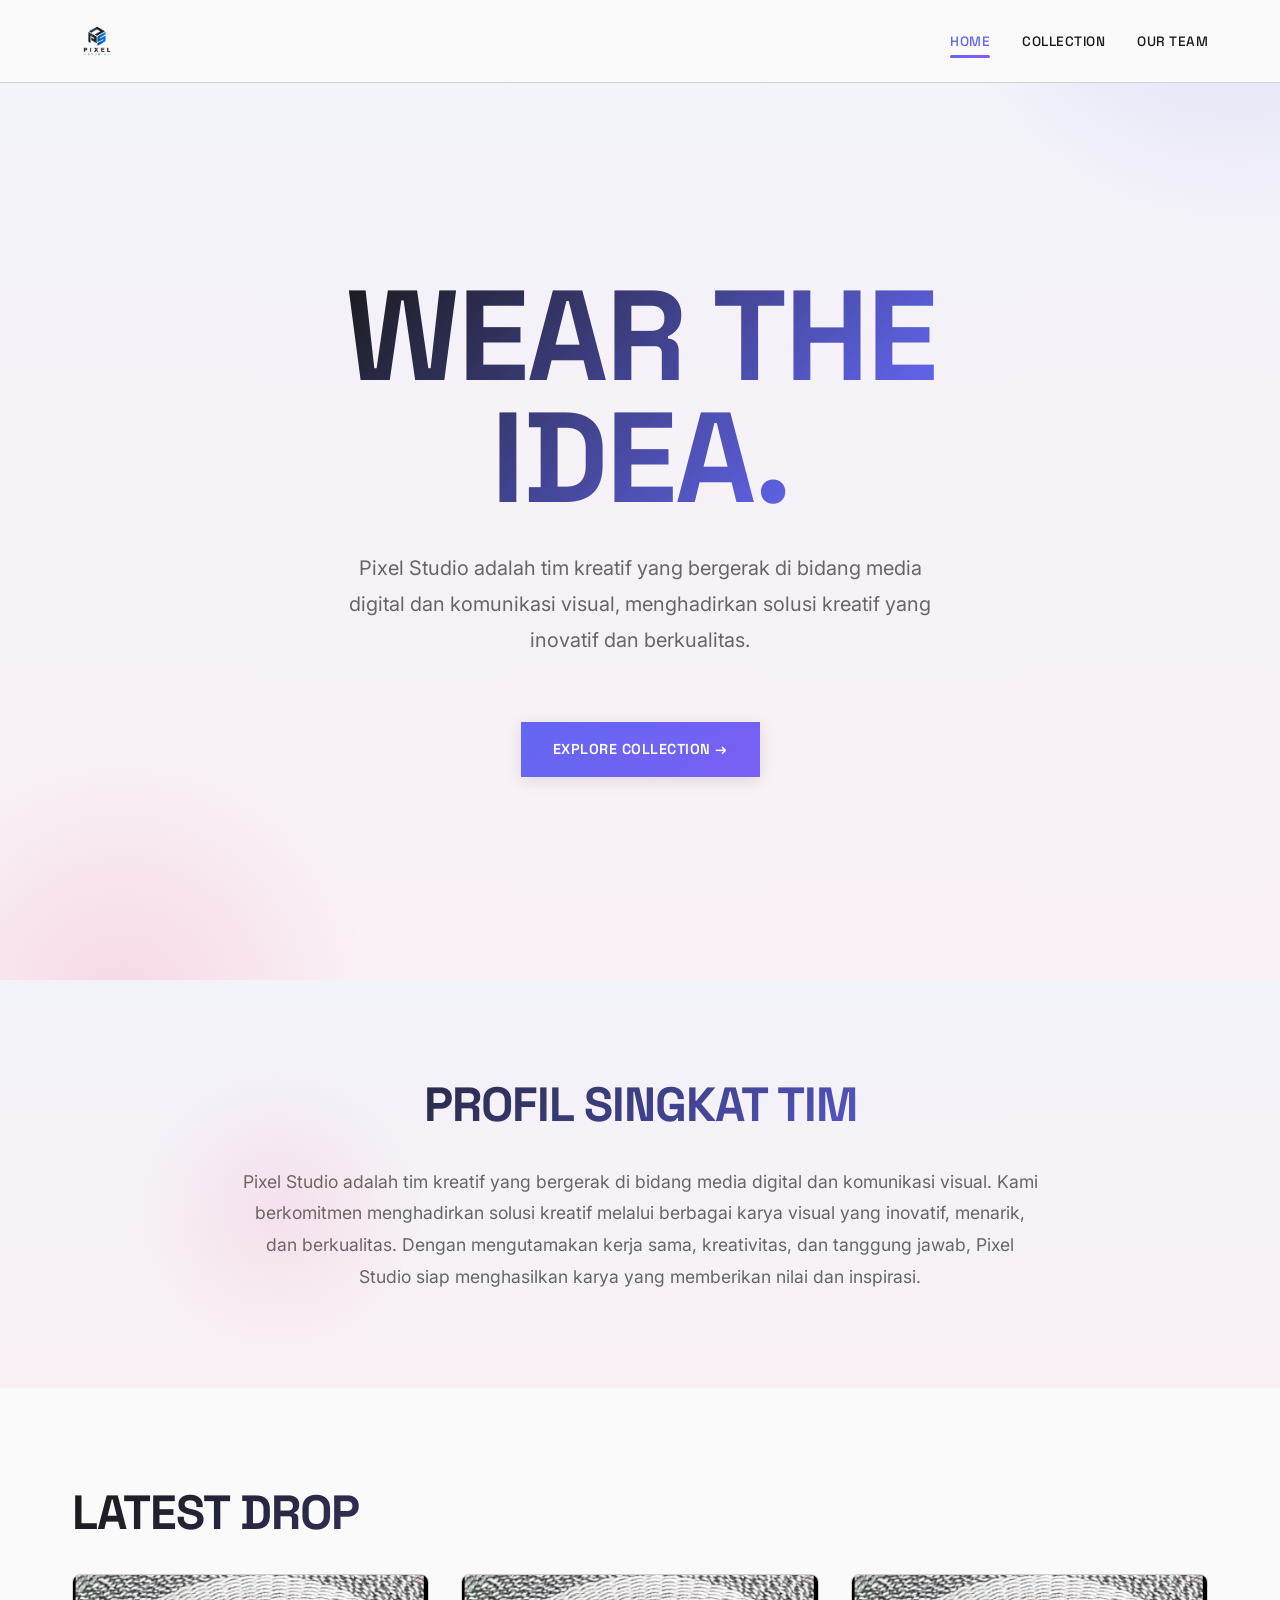
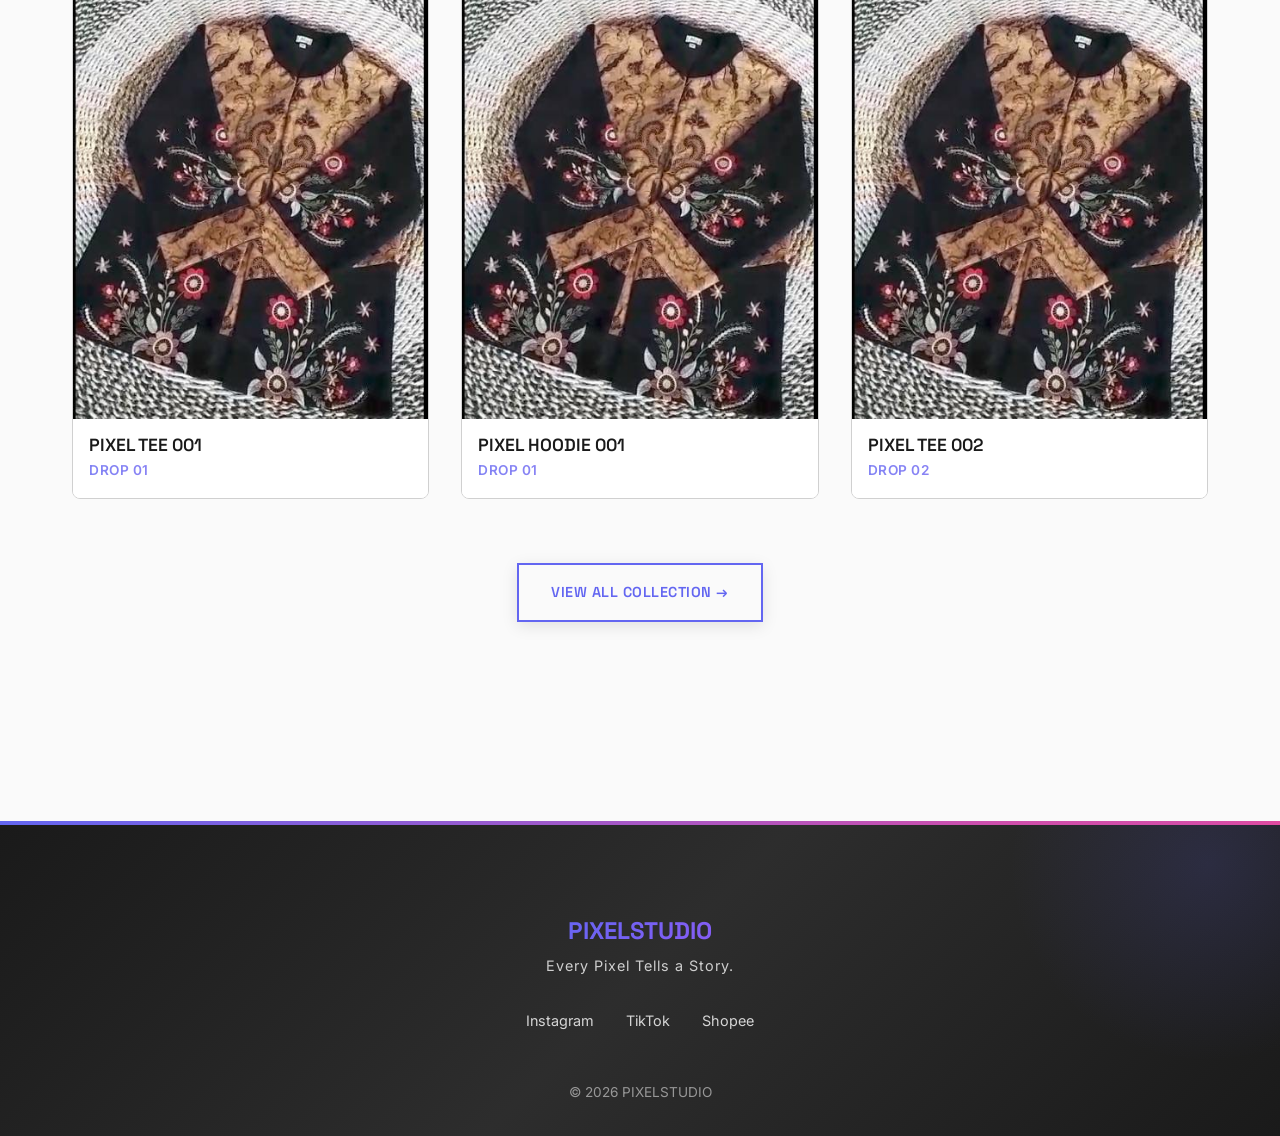
==== WEBSITE/index.html @ fbcf7c7a "Add files via upload" ====
<!DOCTYPE html>
<html lang="id">
<head>
    <meta charset="UTF-8">
    <meta name="viewport" content="width=device-width, initial-scale=1.0">
    <meta name="description" content="Pixel Studio - Tim kreatif media digital dan komunikasi visual. Every Pixel Tells a Story.">
    <meta property="og:title" content="Pixel Studio - Every Pixel Tells a Story">
    <meta property="og:description" content="Tim kreatif yang menghadirkan solusi kreatif melalui karya visual yang inovatif dan berkualitas.">
    <meta property="og:type" content="website">
    <title>Pixel Studio - Every Pixel Tells a Story</title>
    <link rel="preconnect" href="https://fonts.googleapis.com">
    <link rel="preconnect" href="https://fonts.gstatic.com" crossorigin>
    <link href="https://fonts.googleapis.com/css2?family=Space+Grotesk:wght@400;500;600;700&family=Inter:wght@300;400;500;600&display=swap" rel="stylesheet">
    <link rel="stylesheet" href="css/style.css">
</head>
<body>
    <nav class="navbar">
        <div class="container nav-container">
            <div class="logo">
                <a href="index.html"><img src="images/logo.png" alt="Pixel Studio" class="logo-img"></a>
            </div>
            <button class="hamburger" id="hamburger">
                <span></span>
                <span></span>
                <span></span>
            </button>
            <ul class="nav-menu" id="navMenu">
                <li><a href="index.html" class="active">HOME</a></li>
                <li><a href="collection.html">COLLECTION</a></li>
                <li><a href="team.html">OUR TEAM</a></li>
            </ul>
        </div>
    </nav>

    <section class="hero">
        <div class="container hero-container">
            <div class="hero-content">
                <h1 class="hero-title">
                    <span class="title-line">WEAR THE</span>
                    <span class="title-line">IDEA.</span>
                </h1>
                <p class="hero-description">
                    Pixel Studio adalah tim kreatif yang bergerak di bidang media digital dan komunikasi visual, menghadirkan solusi kreatif yang inovatif dan berkualitas.
                </p>
                <a href="collection.html" class="btn btn-primary">EXPLORE COLLECTION →</a>
            </div>
        </div>
    </section>

    <section class="about">
        <div class="container">
            <div class="about-content">
                <h2 class="section-title">PROFIL SINGKAT TIM</h2>
                <p class="about-text">
                    Pixel Studio adalah tim kreatif yang bergerak di bidang media digital dan komunikasi visual. Kami berkomitmen menghadirkan solusi kreatif melalui berbagai karya visual yang inovatif, menarik, dan berkualitas. Dengan mengutamakan kerja sama, kreativitas, dan tanggung jawab, Pixel Studio siap menghasilkan karya yang memberikan nilai dan inspirasi.
                </p>
            </div>
        </div>
    </section>

    <section class="featured-collection">
        <div class="container">
            <h2 class="section-title">LATEST DROP</h2>
            <div class="product-grid" id="featuredProducts">
            </div>
            <div class="cta-center">
                <a href="collection.html" class="btn btn-secondary">VIEW ALL COLLECTION →</a>
            </div>
        </div>
    </section>

    <footer class="footer">
        <div class="container footer-container">
            <div class="footer-brand">
                <h3>PIXELSTUDIO</h3>
                <p class="footer-tagline">Every Pixel Tells a Story.</p>
            </div>
            <div class="footer-links">
                <a href="https://instagram.com/pixelstudio" target="_blank" rel="noopener">Instagram</a>
                <a href="https://tiktok.com/@pixelstudio" target="_blank" rel="noopener">TikTok</a>
                <a href="https://shopee.co.id/pixelstudio" target="_blank" rel="noopener">Shopee</a>
            </div>
            <div class="footer-copyright">
                <p>&copy; 2026 PIXELSTUDIO</p>
            </div>
        </div>
    </footer>

    <script src="js/data.js"></script>
    <script src="js/main.js"></script>
</body>
</html>
---- WEBSITE/css/style.css ----
* {
    margin: 0;
    padding: 0;
    box-sizing: border-box;
}

html {
    scroll-behavior: smooth;
}

:root {
    --color-bg: #fafafa;
    --color-text: #1a1a1a;
    --color-accent: #000000;
    --color-primary: #6366f1;
    --color-secondary: #ec4899;
    --color-tertiary: #f59e0b;
    --color-gray: #666666;
    --color-light-gray: #e0e0e0;
    --color-border: #d0d0d0;
    
    --gradient-primary: linear-gradient(135deg, #6366f1 0%, #8b5cf6 100%);
    --gradient-secondary: linear-gradient(135deg, #ec4899 0%, #f43f5e 100%);
    --gradient-vibrant: linear-gradient(135deg, #6366f1 0%, #ec4899 50%, #f59e0b 100%);
    --gradient-subtle: linear-gradient(180deg, rgba(99, 102, 241, 0.05) 0%, rgba(236, 72, 153, 0.05) 100%);
    
    --font-heading: 'Space Grotesk', sans-serif;
    --font-body: 'Inter', sans-serif;
    
    --spacing-xs: 0.5rem;
    --spacing-sm: 1rem;
    --spacing-md: 2rem;
    --spacing-lg: 4rem;
    --spacing-xl: 6rem;
    
    --container-width: 1200px;
    --transition: 0.3s ease;
    --transition-slow: 0.6s cubic-bezier(0.4, 0, 0.2, 1);
}

body {
    font-family: var(--font-body);
    background-color: var(--color-bg);
    color: var(--color-text);
    line-height: 1.6;
    font-size: 16px;
    overflow-x: hidden;
}

img {
    max-width: 100%;
    height: auto;
    display: block;
}

a {
    text-decoration: none;
    color: inherit;
    transition: var(--transition);
}

h1, h2, h3, h4, h5, h6 {
    font-family: var(--font-heading);
    font-weight: 700;
    line-height: 1.2;
}

.container {
    max-width: var(--container-width);
    margin: 0 auto;
    padding: 0 var(--spacing-md);
}

.btn {
    display: inline-block;
    padding: 1rem 2rem;
    font-family: var(--font-heading);
    font-weight: 600;
    font-size: 0.9rem;
    letter-spacing: 0.5px;
    text-transform: uppercase;
    border: 2px solid transparent;
    background: var(--color-accent);
    color: var(--color-bg);
    cursor: pointer;
    transition: var(--transition-slow);
    position: relative;
    overflow: hidden;
    box-shadow: 0 4px 15px rgba(0, 0, 0, 0.1);
}

.btn::before {
    content: '';
    position: absolute;
    top: 0;
    left: -100%;
    width: 100%;
    height: 100%;
    background: linear-gradient(90deg, transparent, rgba(255, 255, 255, 0.3), transparent);
    transition: left 0.5s;
}

.btn:hover {
    transform: translateY(-2px);
    box-shadow: 0 8px 25px rgba(0, 0, 0, 0.15);
}

.btn:hover::before {
    left: 100%;
}

.btn-primary {
    background: var(--gradient-primary);
    background-size: 200% auto;
    border: none;
    color: white;
    animation: fadeInUp 0.6s ease-out 0.4s both;
}

.btn-primary:hover {
    background-position: right center;
    transform: translateY(-3px) scale(1.02);
    box-shadow: 0 10px 30px rgba(99, 102, 241, 0.4);
}

.btn-secondary {
    border: 2px solid var(--color-primary);
    background: transparent;
    color: var(--color-primary);
    position: relative;
}

.btn-secondary::after {
    content: '';
    position: absolute;
    inset: 0;
    background: var(--gradient-primary);
    opacity: 0;
    transition: opacity 0.3s;
    z-index: -1;
}

.btn-secondary:hover {
    color: white;
    border-color: var(--color-primary);
    transform: translateY(-2px);
    box-shadow: 0 8px 25px rgba(99, 102, 241, 0.3);
}

.btn-secondary:hover::after {
    opacity: 1;
}

.btn-full {
    width: 100%;
    text-align: center;
}

.navbar {
    position: fixed;
    top: 0;
    left: 0;
    right: 0;
    background: var(--color-bg);
    border-bottom: 1px solid var(--color-border);
    z-index: 1000;
    padding: var(--spacing-sm) 0;
}

.nav-container {
    display: flex;
    justify-content: space-between;
    align-items: center;
}

.logo a {
    font-family: var(--font-heading);
    font-size: 1.5rem;
    font-weight: 700;
    letter-spacing: -0.5px;
    color: var(--color-accent);
}

.nav-menu {
    display: flex;
    list-style: none;
    gap: var(--spacing-md);
}

.nav-menu a {
    font-family: var(--font-heading);
    font-size: 0.85rem;
    font-weight: 500;
    letter-spacing: 0.5px;
    text-transform: uppercase;
    padding: 0.5rem 0;
    position: relative;
}

.nav-menu a::after {
    content: '';
    position: absolute;
    bottom: 0;
    left: 0;
    width: 0;
    height: 3px;
    background: var(--gradient-primary);
    transition: var(--transition-slow);
    border-radius: 2px;
}

.nav-menu a:hover::after,
.nav-menu a.active::after {
    width: 100%;
}

.nav-menu a:hover {
    color: var(--color-primary);
}

.nav-menu a.active {
    color: var(--color-primary);
}

.hamburger {
    display: none;
    flex-direction: column;
    gap: 5px;
    background: none;
    border: none;
    cursor: pointer;
    padding: 0.5rem;
}

.hamburger span {
    width: 25px;
    height: 2px;
    background: var(--color-accent);
    transition: var(--transition);
}

.hero {
    min-height: 100vh;
    display: flex;
    align-items: center;
    justify-content: center;
    padding: var(--spacing-xl) 0;
    margin-top: 80px;
    background: var(--gradient-subtle);
    position: relative;
    overflow: hidden;
}

.hero::before {
    content: '';
    position: absolute;
    top: -50%;
    right: -20%;
    width: 600px;
    height: 600px;
    background: radial-gradient(circle, rgba(99, 102, 241, 0.15) 0%, transparent 70%);
    border-radius: 50%;
    animation: pulse 8s ease-in-out infinite;
}

.hero::after {
    content: '';
    position: absolute;
    bottom: -30%;
    left: -10%;
    width: 500px;
    height: 500px;
    background: radial-gradient(circle, rgba(236, 72, 153, 0.15) 0%, transparent 70%);
    border-radius: 50%;
    animation: pulse 6s ease-in-out infinite;
}

.hero-container {
    text-align: center;
    position: relative;
    z-index: 1;
}

.hero-title {
    font-size: clamp(3rem, 10vw, 8rem);
    font-weight: 700;
    line-height: 0.95;
    margin-bottom: var(--spacing-md);
    letter-spacing: -2px;
    animation: fadeInUp 1s ease-out;
    background: linear-gradient(135deg, var(--color-text) 0%, var(--color-primary) 50%, var(--color-secondary) 100%);
    background-size: 200% auto;
    -webkit-background-clip: text;
    -webkit-text-fill-color: transparent;
    background-clip: text;
}

.title-line {
    display: block;
}

.hero-description {
    font-size: clamp(1rem, 2vw, 1.25rem);
    color: var(--color-gray);
    max-width: 600px;
    margin: 0 auto var(--spacing-lg);
    line-height: 1.8;
    animation: fadeInUp 1s ease-out 0.2s both;
}

.about {
    padding: var(--spacing-xl) 0;
    background: var(--gradient-subtle);
    position: relative;
}

.about::before {
    content: '';
    position: absolute;
    top: 20%;
    left: 10%;
    width: 300px;
    height: 300px;
    background: radial-gradient(circle, rgba(236, 72, 153, 0.1) 0%, transparent 70%);
    border-radius: 50%;
    pointer-events: none;
}

.about-content {
    max-width: 800px;
    margin: 0 auto;
    text-align: center;
}

.section-title {
    font-size: clamp(2rem, 5vw, 3rem);
    font-weight: 700;
    margin-bottom: var(--spacing-md);
    letter-spacing: -1px;
    background: linear-gradient(135deg, var(--color-text) 0%, var(--color-primary) 100%);
    -webkit-background-clip: text;
    -webkit-text-fill-color: transparent;
    background-clip: text;
    animation: fadeInUp 0.8s ease-out;
}

.about-text {
    font-size: 1.1rem;
    line-height: 1.8;
    color: var(--color-gray);
}

.featured-collection {
    padding: var(--spacing-xl) 0;
}

.cta-center {
    text-align: center;
    margin-top: var(--spacing-lg);
}

.page-header {
    padding: calc(80px + var(--spacing-lg)) 0 var(--spacing-lg);
    text-align: center;
}

.page-title {
    font-size: clamp(2.5rem, 6vw, 4rem);
    font-weight: 700;
    margin-bottom: var(--spacing-sm);
    letter-spacing: -1px;
    background: linear-gradient(135deg, var(--color-primary) 0%, var(--color-secondary) 100%);
    -webkit-background-clip: text;
    -webkit-text-fill-color: transparent;
    background-clip: text;
    animation: fadeInUp 0.8s ease-out;
}

.page-subtitle {
    font-size: 1.1rem;
    color: var(--color-gray);
}

.collection-section,
.team-section {
    padding: var(--spacing-md) 0 var(--spacing-xl);
}

.product-grid {
    display: grid;
    grid-template-columns: repeat(auto-fill, minmax(300px, 1fr));
    gap: var(--spacing-md);
}

.product-card {
    cursor: pointer;
    transition: var(--transition-slow);
    background: white;
    border: 1px solid var(--color-border);
    border-radius: 8px;
    overflow: hidden;
    position: relative;
    animation: fadeInUp 0.6s ease-out both;
}

.product-card::before {
    content: '';
    position: absolute;
    top: 0;
    left: 0;
    right: 0;
    bottom: 0;
    border: 2px solid transparent;
    border-radius: 8px;
    background: var(--gradient-primary) border-box;
    -webkit-mask: linear-gradient(#fff 0 0) padding-box, linear-gradient(#fff 0 0);
    -webkit-mask-composite: xor;
    mask-composite: exclude;
    opacity: 0;
    transition: opacity 0.3s;
}

.product-card:hover {
    transform: translateY(-8px);
    box-shadow: 0 15px 40px rgba(99, 102, 241, 0.2);
}

.product-card:hover::before {
    opacity: 1;
}

.product-image {
    width: 100%;
    aspect-ratio: 4/5;
    overflow: hidden;
    background: linear-gradient(135deg, #f5f5f5 0%, #e0e0e0 100%);
    position: relative;
}

.product-image::after {
    content: '';
    position: absolute;
    inset: 0;
    background: var(--gradient-primary);
    opacity: 0;
    transition: opacity 0.4s;
    mix-blend-mode: multiply;
}

.product-card:hover .product-image::after {
    opacity: 0.15;
}

.product-image img {
    width: 100%;
    height: 100%;
    object-fit: cover;
    transition: var(--transition-slow);
}

.product-card:hover .product-image img {
    transform: scale(1.08);
}

.product-info {
    padding: var(--spacing-sm);
    background: white;
}

.product-name {
    font-size: 1.1rem;
    font-weight: 600;
    margin-bottom: 0.25rem;
    transition: color 0.3s;
}

.product-card:hover .product-name {
    color: var(--color-primary);
}

.product-collection {
    font-size: 0.85rem;
    color: var(--color-gray);
    text-transform: uppercase;
    letter-spacing: 0.5px;
    font-weight: 600;
    background: var(--gradient-primary);
    -webkit-background-clip: text;
    -webkit-text-fill-color: transparent;
    background-clip: text;
    opacity: 0.8;
}

.modal {
    display: none;
    position: fixed;
    top: 0;
    left: 0;
    width: 100%;
    height: 100%;
    background: rgba(0, 0, 0, 0.9);
    z-index: 2000;
    overflow-y: auto;
    padding: var(--spacing-md);
}

.modal.active {
    display: flex;
    align-items: center;
    justify-content: center;
}

.modal-content {
    background: var(--color-bg);
    width: 100%;
    max-width: 1200px;
    position: relative;
    margin: var(--spacing-md) auto;
}

.modal-close {
    position: absolute;
    top: var(--spacing-sm);
    right: var(--spacing-sm);
    width: 40px;
    height: 40px;
    background: white;
    border: 1px solid var(--color-border);
    font-size: 2rem;
    cursor: pointer;
    display: flex;
    align-items: center;
    justify-content: center;
    z-index: 10;
    transition: var(--transition);
}

.modal-close:hover {
    background: var(--color-accent);
    color: white;
}

.modal-body {
    display: grid;
    grid-template-columns: 1.5fr 1fr;
    gap: var(--spacing-lg);
    padding: var(--spacing-lg);
}

.modal-gallery {
    display: flex;
    flex-direction: column;
    gap: var(--spacing-sm);
}

.main-image {
    width: 100%;
    aspect-ratio: 4/5;
    overflow: hidden;
    background: #f5f5f5;
}

.main-image img {
    width: 100%;
    height: 100%;
    object-fit: cover;
}

.thumbnail-gallery {
    display: grid;
    grid-template-columns: repeat(auto-fill, minmax(80px, 1fr));
    gap: var(--spacing-xs);
}

.thumbnail {
    aspect-ratio: 4/5;
    overflow: hidden;
    cursor: pointer;
    border: 2px solid transparent;
    transition: var(--transition);
}

.thumbnail.active {
    border-color: var(--color-accent);
}

.thumbnail:hover {
    opacity: 0.8;
}

.thumbnail img {
    width: 100%;
    height: 100%;
    object-fit: cover;
}

.modal-info {
    display: flex;
    flex-direction: column;
    gap: var(--spacing-md);
}

.modal-info h2 {
    font-size: 2rem;
    font-weight: 700;
}

.modal-info p {
    line-height: 1.8;
    color: var(--color-gray);
}

.product-meta {
    display: flex;
    flex-direction: column;
    gap: var(--spacing-sm);
    padding: var(--spacing-md);
    background: white;
    border: 1px solid var(--color-border);
}

.meta-item {
    display: flex;
    gap: var(--spacing-sm);
}

.meta-label {
    font-weight: 600;
    font-size: 0.85rem;
    text-transform: uppercase;
    letter-spacing: 0.5px;
}

.meta-value {
    color: var(--color-gray);
    font-size: 0.85rem;
}

.team-grid {
    display: grid;
    grid-template-columns: repeat(auto-fill, minmax(280px, 1fr));
    gap: var(--spacing-lg);
}

.team-card {
    background: white;
    border: 1px solid var(--color-border);
    border-radius: 8px;
    overflow: hidden;
    transition: var(--transition-slow);
    position: relative;
    animation: fadeInUp 0.6s ease-out both;
}

.team-card::before {
    content: '';
    position: absolute;
    top: 0;
    left: 0;
    right: 0;
    bottom: 0;
    border: 2px solid transparent;
    border-radius: 8px;
    background: var(--gradient-secondary) border-box;
    -webkit-mask: linear-gradient(#fff 0 0) padding-box, linear-gradient(#fff 0 0);
    -webkit-mask-composite: xor;
    mask-composite: exclude;
    opacity: 0;
    transition: opacity 0.3s;
}

.team-card:hover {
    transform: translateY(-8px);
    box-shadow: 0 15px 40px rgba(236, 72, 153, 0.25);
}

.team-card:hover::before {
    opacity: 1;
}

.team-photo {
    width: 100%;
    aspect-ratio: 4/5;
    overflow: hidden;
    background: linear-gradient(135deg, #f5f5f5 0%, #e0e0e0 100%);
    position: relative;
}

.team-photo::after {
    content: '';
    position: absolute;
    inset: 0;
    background: var(--gradient-secondary);
    opacity: 0;
    transition: opacity 0.4s;
    mix-blend-mode: multiply;
}

.team-card:hover .team-photo::after {
    opacity: 0.2;
}

.team-photo img {
    width: 100%;
    height: 100%;
    object-fit: cover;
    transition: var(--transition-slow);
}

.team-card:hover .team-photo img {
    transform: scale(1.05);
}

.team-info {
    padding: var(--spacing-md);
    background: white;
}

.team-name {
    font-size: 1.3rem;
    font-weight: 700;
    margin-bottom: 0.25rem;
    transition: color 0.3s;
}

.team-card:hover .team-name {
    color: var(--color-secondary);
}

.team-role {
    font-size: 0.85rem;
    text-transform: uppercase;
    letter-spacing: 0.5px;
    margin-bottom: var(--spacing-sm);
    font-weight: 600;
    background: var(--gradient-secondary);
    -webkit-background-clip: text;
    -webkit-text-fill-color: transparent;
    background-clip: text;
}

.team-bio {
    font-size: 0.95rem;
    line-height: 1.7;
    color: var(--color-gray);
    margin-bottom: var(--spacing-sm);
}

.team-social {
    display: inline-block;
    font-size: 0.85rem;
    font-weight: 600;
    color: var(--color-secondary);
    border-bottom: 2px solid var(--color-secondary);
    transition: var(--transition);
    padding-bottom: 2px;
}

.team-social:hover {
    color: var(--color-primary);
    border-bottom-color: var(--color-primary);
    transform: translateX(3px);
}

.footer {
    background: linear-gradient(135deg, #1a1a1a 0%, #2d2d2d 50%, #1a1a1a 100%);
    position: relative;
    color: var(--color-bg);
    padding: var(--spacing-xl) 0 var(--spacing-md);
    margin-top: var(--spacing-xl);
    overflow: hidden;
}

.footer::before {
    content: '';
    position: absolute;
    top: 0;
    left: 0;
    right: 0;
    height: 4px;
    background: var(--gradient-vibrant);
    animation: gradientShift 3s ease infinite;
    background-size: 200% 100%;
}

.footer::after {
    content: '';
    position: absolute;
    top: -50%;
    right: -10%;
    width: 400px;
    height: 400px;
    background: radial-gradient(circle, rgba(99, 102, 241, 0.15) 0%, transparent 70%);
    border-radius: 50%;
    pointer-events: none;
}

.footer-container {
    display: flex;
    flex-direction: column;
    align-items: center;
    gap: var(--spacing-md);
    text-align: center;
    position: relative;
    z-index: 1;
}

.footer-brand h3 {
    font-size: 1.5rem;
    font-weight: 700;
    margin-bottom: 0.5rem;
    background: var(--gradient-primary);
    -webkit-background-clip: text;
    -webkit-text-fill-color: transparent;
    background-clip: text;
}

.footer-tagline {
    font-size: 0.9rem;
    letter-spacing: 1px;
    opacity: 0.9;
    color: var(--color-light-gray);
}

.footer-links {
    display: flex;
    gap: var(--spacing-md);
    flex-wrap: wrap;
    justify-content: center;
}

.footer-links a {
    font-size: 0.9rem;
    color: white;
    opacity: 0.8;
    transition: var(--transition);
    position: relative;
    padding-bottom: 2px;
}

.footer-links a::after {
    content: '';
    position: absolute;
    bottom: 0;
    left: 0;
    width: 0;
    height: 2px;
    background: var(--gradient-primary);
    transition: width 0.3s;
}

.footer-links a:hover {
    opacity: 1;
    color: var(--color-primary);
}

.footer-links a:hover::after {
    width: 100%;
}

.footer-copyright {
    font-size: 0.85rem;
    opacity: 0.6;
    margin-top: var(--spacing-sm);
    color: var(--color-light-gray);
}

@media (max-width: 768px) {
    :root {
        --spacing-lg: 3rem;
        --spacing-xl: 4rem;
    }

    .hamburger {
        display: flex;
    }

    .nav-menu {
        position: fixed;
        top: 80px;
        left: -100%;
        width: 100%;
        height: calc(100vh - 80px);
        background: var(--color-bg);
        flex-direction: column;
        align-items: center;
        justify-content: center;
        gap: var(--spacing-lg);
        transition: var(--transition);
        border-top: 1px solid var(--color-border);
    }

    .nav-menu.active {
        left: 0;
    }

    .nav-menu a {
        font-size: 1.2rem;
    }

    .hamburger.active span:nth-child(1) {
        transform: rotate(45deg) translate(7px, 7px);
    }

    .hamburger.active span:nth-child(2) {
        opacity: 0;
    }

    .hamburger.active span:nth-child(3) {
        transform: rotate(-45deg) translate(7px, -7px);
    }

    .hero {
        min-height: 80vh;
        padding: var(--spacing-lg) 0;
    }

    .hero-title {
        font-size: clamp(2.5rem, 12vw, 5rem);
    }

    .product-grid {
        grid-template-columns: repeat(auto-fill, minmax(250px, 1fr));
        gap: var(--spacing-sm);
    }

    .modal-body {
        grid-template-columns: 1fr;
        gap: var(--spacing-md);
        padding: var(--spacing-md);
    }

    .modal-content {
        margin: 0;
        max-width: 100%;
        height: 100%;
    }

    .modal {
        padding: 0;
    }

    .thumbnail-gallery {
        grid-template-columns: repeat(auto-fill, minmax(60px, 1fr));
    }

    .team-grid {
        grid-template-columns: 1fr;
        gap: var(--spacing-md);
    }

    .footer-links {
        flex-direction: column;
        gap: var(--spacing-sm);
    }
}

@media (max-width: 480px) {
    .container {
        padding: 0 var(--spacing-sm);
    }

    .hero-title {
        font-size: 2.5rem;
        letter-spacing: -1px;
    }

    .hero-description {
        font-size: 1rem;
    }

    .section-title {
        font-size: 2rem;
    }

    .page-title {
        font-size: 2rem;
    }

    .product-grid {
        grid-template-columns: 1fr;
    }

    .btn {
        padding: 0.875rem 1.5rem;
        font-size: 0.85rem;
    }

    .modal-info h2 {
        font-size: 1.5rem;
    }

    .product-meta {
        padding: var(--spacing-sm);
    }

    .team-name {
        font-size: 1.1rem;
    }

    .footer {
        padding: var(--spacing-lg) 0 var(--spacing-md);
    }
}

@media (min-width: 769px) and (max-width: 1024px) {
    .product-grid {
        grid-template-columns: repeat(auto-fill, minmax(280px, 1fr));
    }

    .team-grid {
        grid-template-columns: repeat(2, 1fr);
    }
}

@keyframes fadeInUp {
    from {
        opacity: 0;
        transform: translateY(30px);
    }
    to {
        opacity: 1;
        transform: translateY(0);
    }
}

@keyframes fadeIn {
    from {
        opacity: 0;
    }
    to {
        opacity: 1;
    }
}

@keyframes slideInLeft {
    from {
        opacity: 0;
        transform: translateX(-30px);
    }
    to {
        opacity: 1;
        transform: translateX(0);
    }
}

@keyframes slideInRight {
    from {
        opacity: 0;
        transform: translateX(30px);
    }
    to {
        opacity: 1;
        transform: translateX(0);
    }
}

@keyframes pulse {
    0%, 100% {
        opacity: 1;
    }
    50% {
        opacity: 0.8;
    }
}

@keyframes gradientShift {
    0% {
        background-position: 0% 50%;
    }
    50% {
        background-position: 100% 50%;
    }
    100% {
        background-position: 0% 50%;
    }
}

.logo-img {
    height: 50px;
    width: auto;
    display: block;
    transition: var(--transition);
}

.logo-img:hover {
    transform: scale(1.05);
}
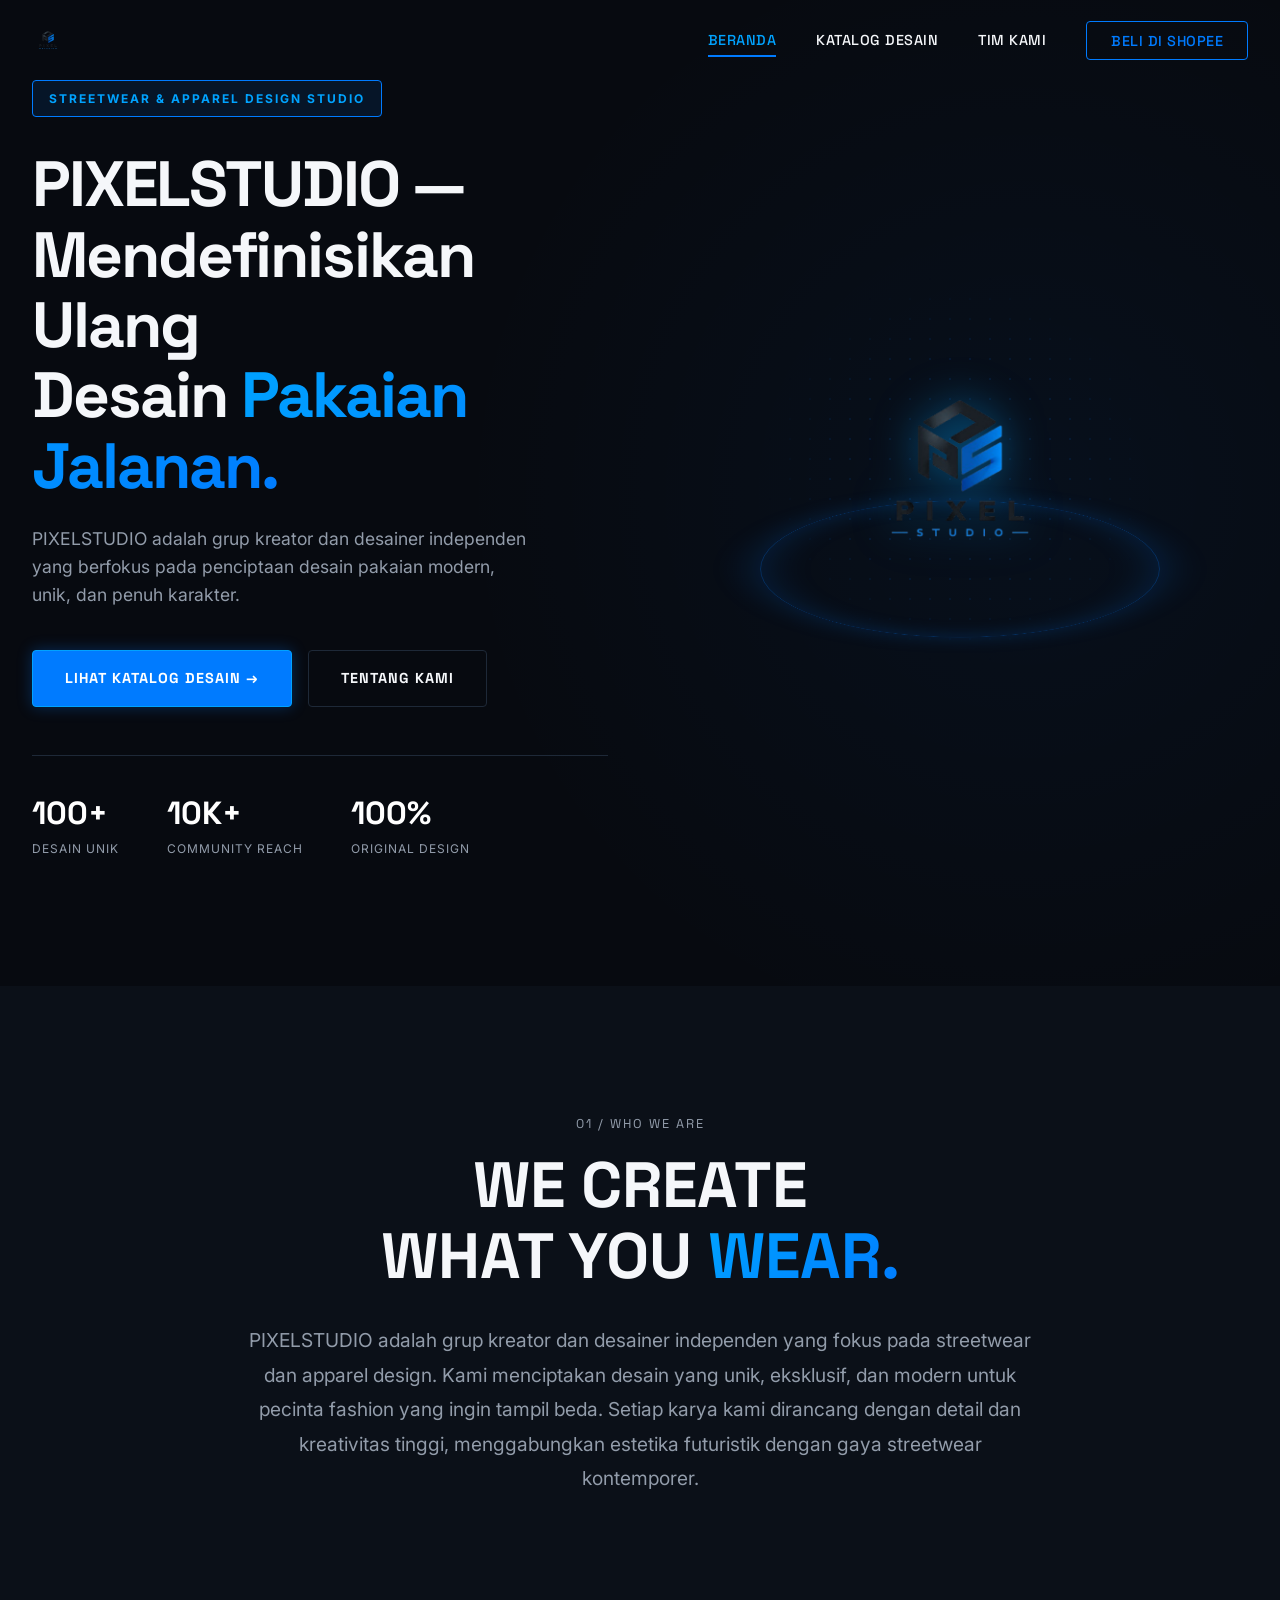
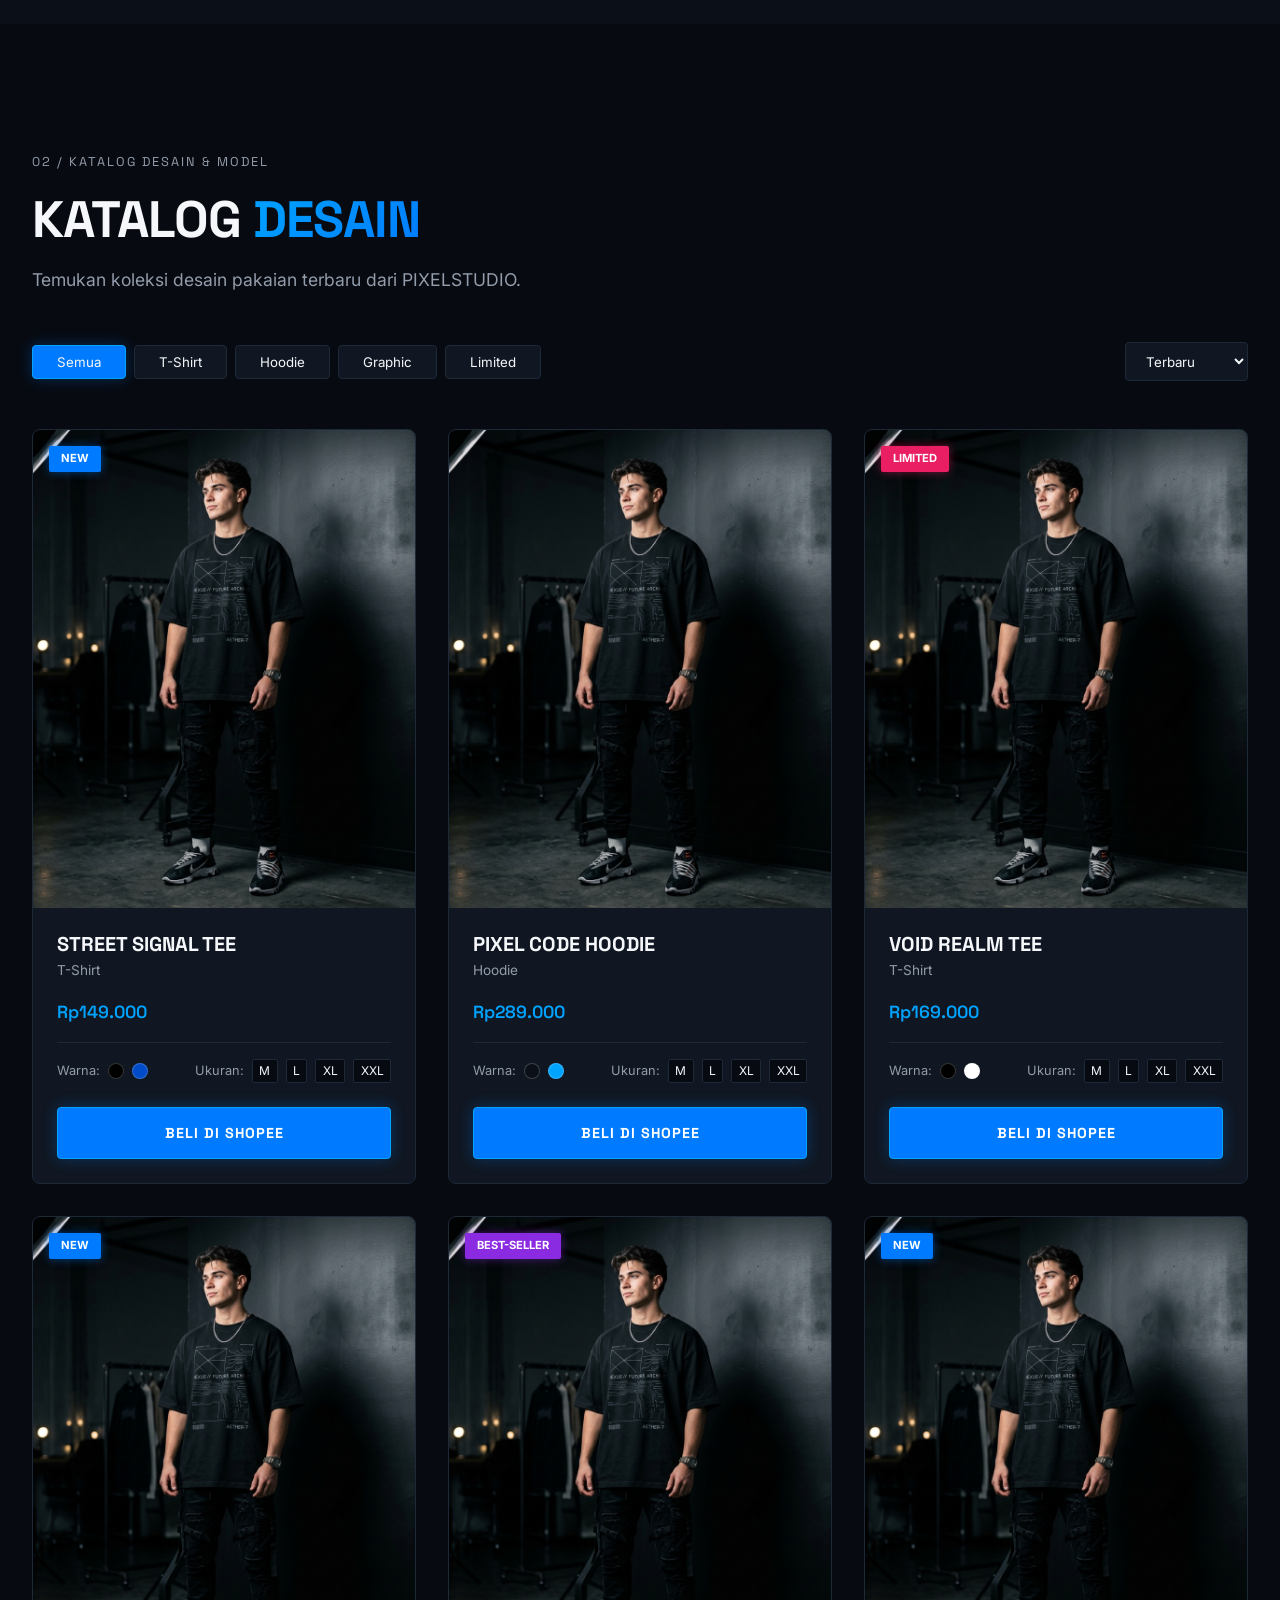
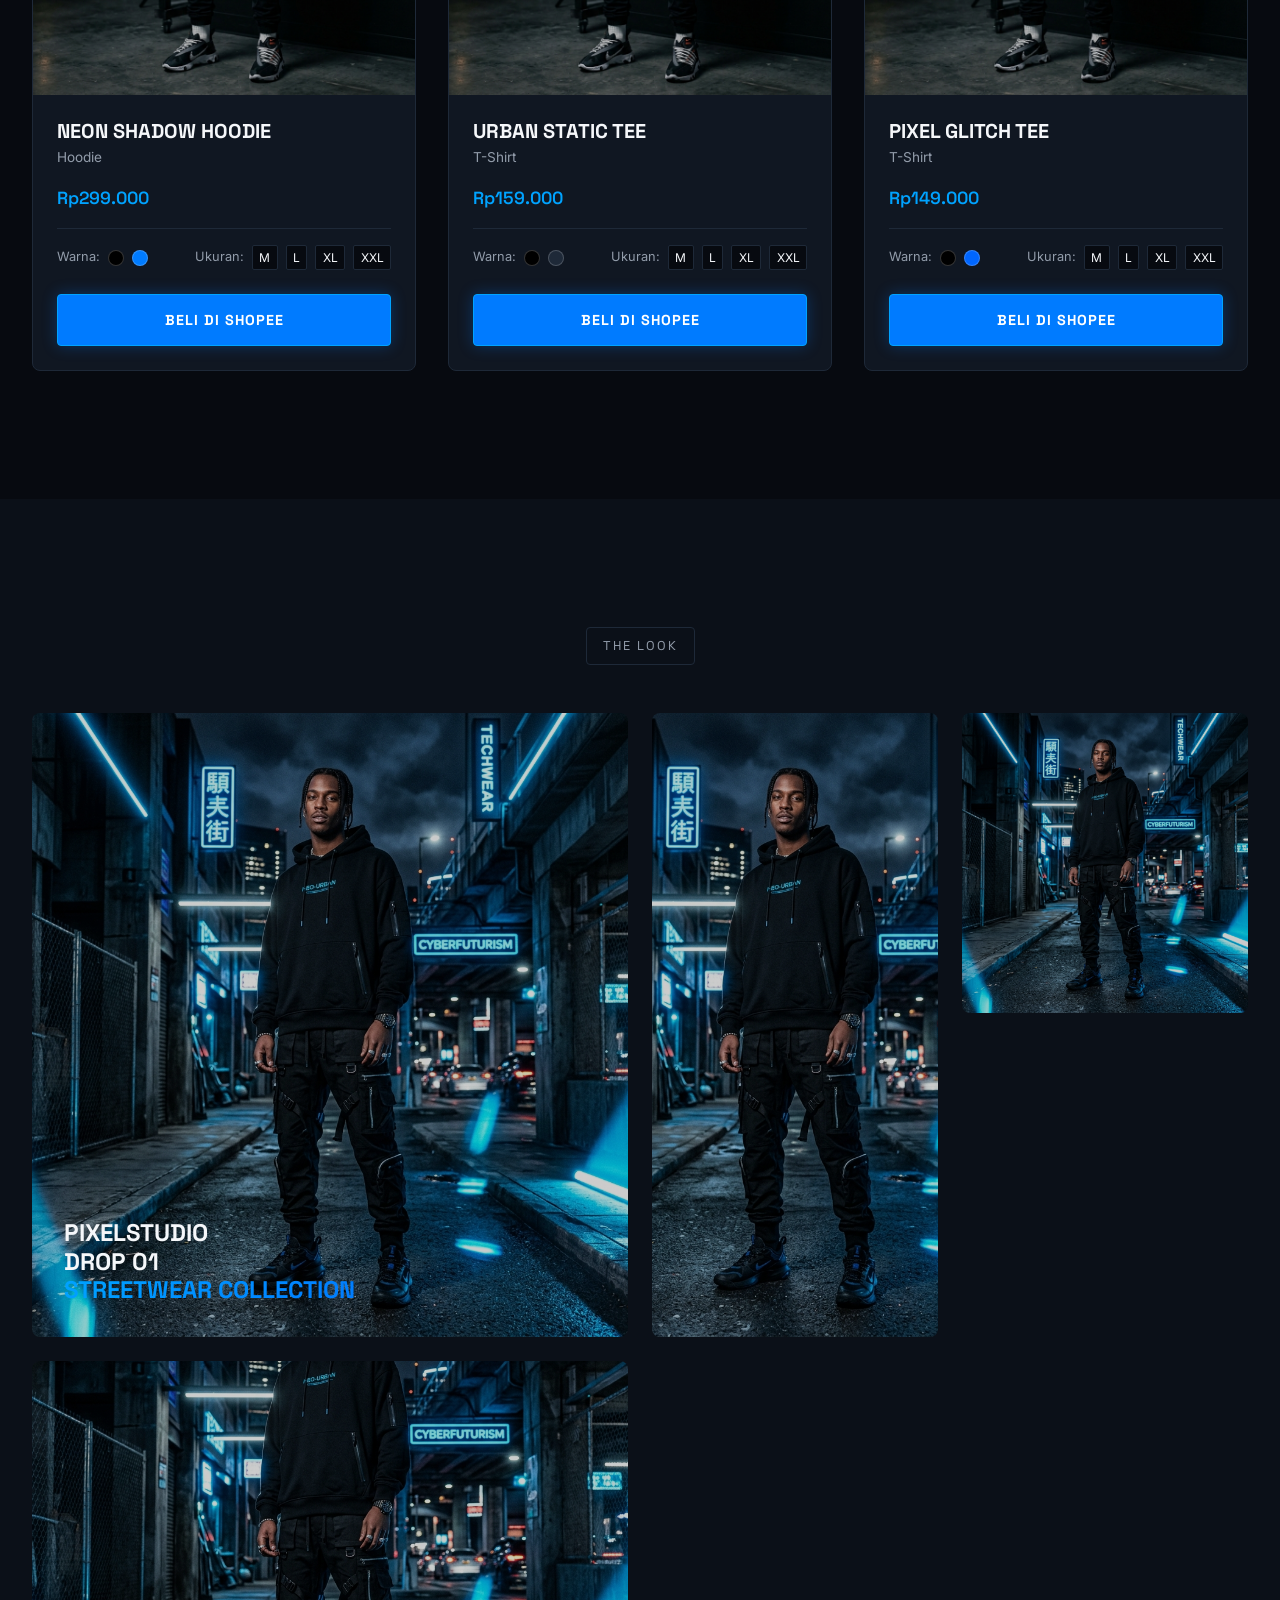
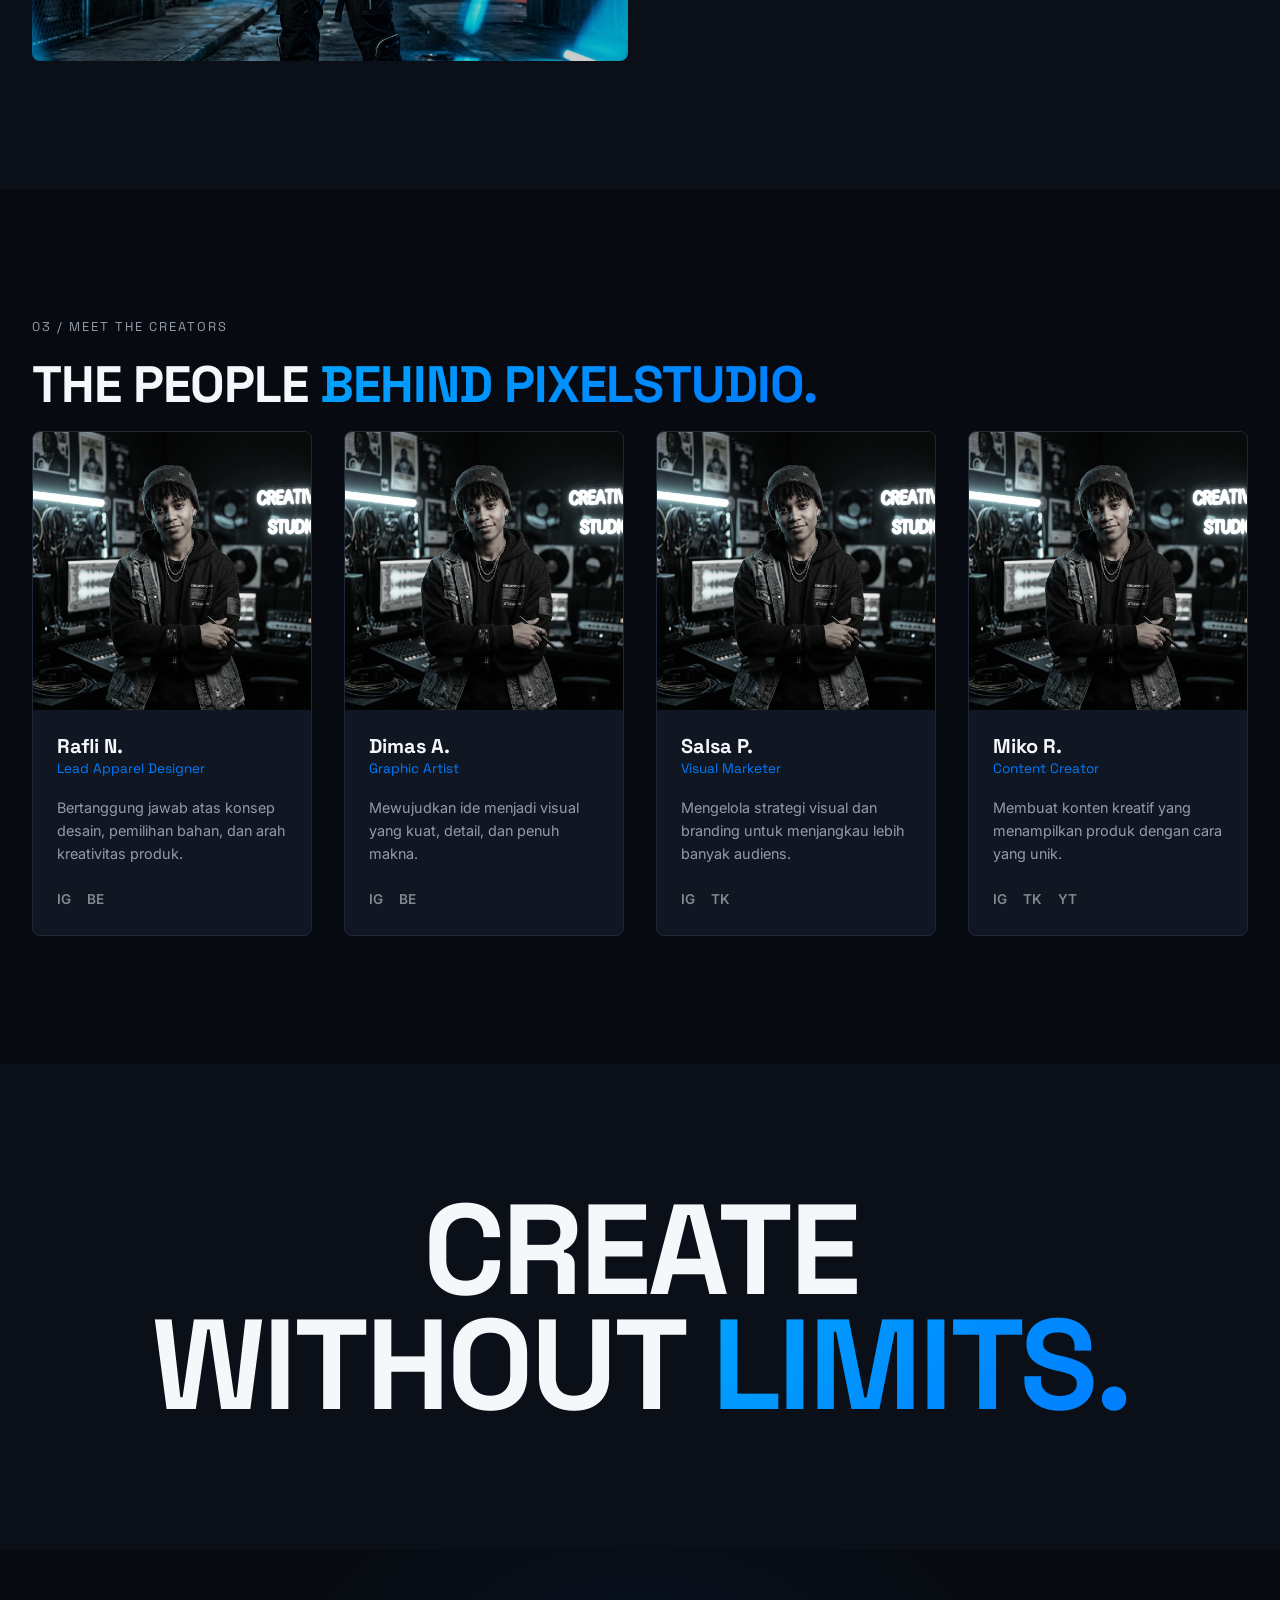
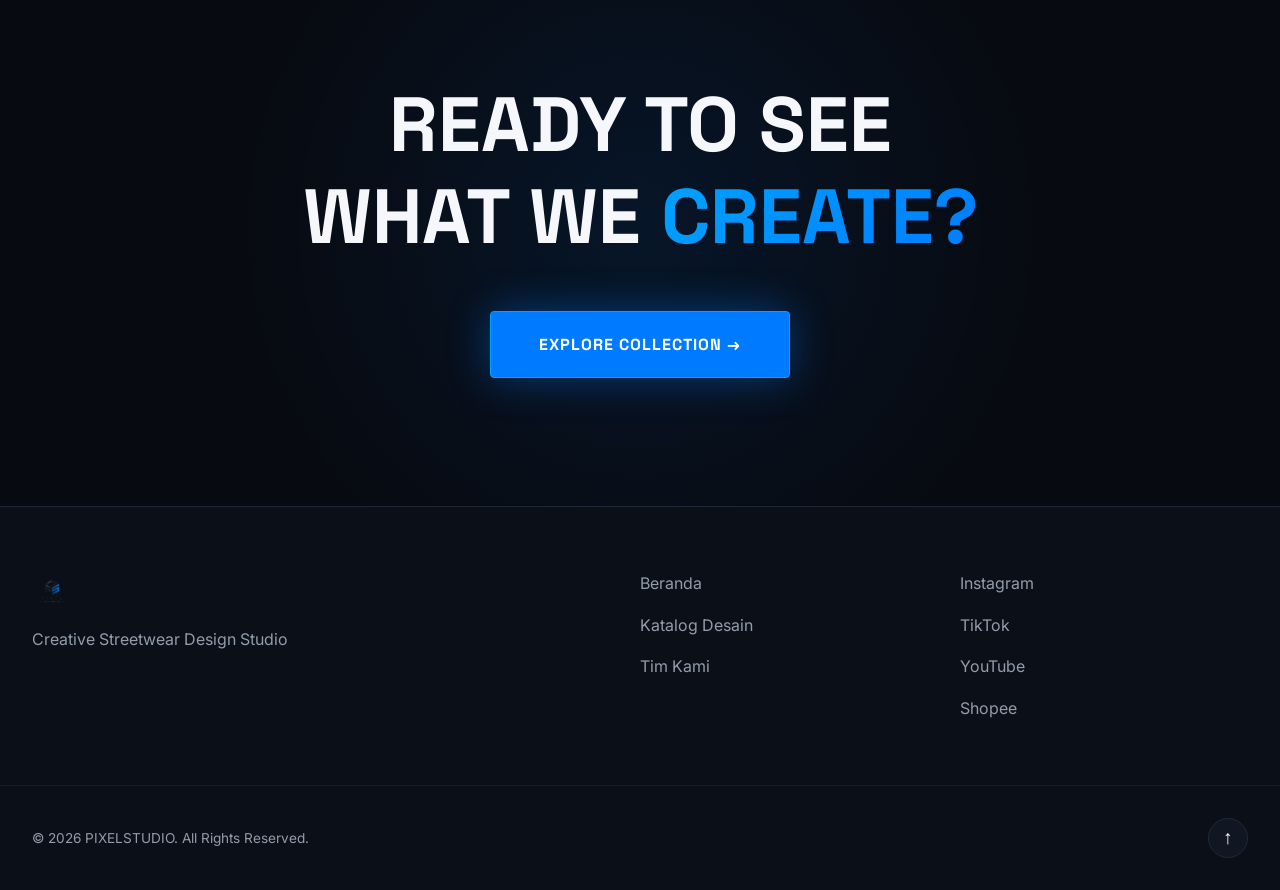
==== commit 24a52881: "Add files via upload" ====
--- a/WEBSITE/index.html
+++ b/WEBSITE/index.html
@@ -3,21 +3,17 @@
 <head>
     <meta charset="UTF-8">
     <meta name="viewport" content="width=device-width, initial-scale=1.0">
-    <meta name="description" content="Pixel Studio - Tim kreatif media digital dan komunikasi visual. Every Pixel Tells a Story.">
-    <meta property="og:title" content="Pixel Studio - Every Pixel Tells a Story">
-    <meta property="og:description" content="Tim kreatif yang menghadirkan solusi kreatif melalui karya visual yang inovatif dan berkualitas.">
-    <meta property="og:type" content="website">
-    <title>Pixel Studio - Every Pixel Tells a Story</title>
+    <title>PIXELSTUDIO - Redefining Streetwear & Apparel Design</title>
     <link rel="preconnect" href="https://fonts.googleapis.com">
     <link rel="preconnect" href="https://fonts.gstatic.com" crossorigin>
-    <link href="https://fonts.googleapis.com/css2?family=Space+Grotesk:wght@400;500;600;700&family=Inter:wght@300;400;500;600&display=swap" rel="stylesheet">
+    <link href="https://fonts.googleapis.com/css2?family=Space+Grotesk:wght@400;500;600;700;800&family=Inter:wght@300;400;500;600&display=swap" rel="stylesheet">
     <link rel="stylesheet" href="css/style.css">
 </head>
 <body>
     <nav class="navbar">
         <div class="container nav-container">
             <div class="logo">
-                <a href="index.html"><img src="images/logo.png" alt="Pixel Studio" class="logo-img"></a>
+                <a href="#home"><img src="images/logo.png" alt="PIXELSTUDIO" class="logo-img"></a>
             </div>
             <button class="hamburger" id="hamburger">
                 <span></span>
@@ -25,46 +21,158 @@
                 <span></span>
             </button>
             <ul class="nav-menu" id="navMenu">
-                <li><a href="index.html" class="active">HOME</a></li>
-                <li><a href="collection.html">COLLECTION</a></li>
-                <li><a href="team.html">OUR TEAM</a></li>
+                <li><a href="#home" class="active">Beranda</a></li>
+                <li><a href="#katalog">Katalog Desain</a></li>
+                <li><a href="#team">Tim Kami</a></li>
+                <li class="nav-cta"><a href="https://shopee.co.id/" target="_blank" rel="noopener" class="btn-nav-shopee">Beli di Shopee</a></li>
             </ul>
         </div>
     </nav>
 
-    <section class="hero">
+    <section class="hero" id="home">
         <div class="container hero-container">
-            <div class="hero-content">
+            <div class="hero-left">
+                <div class="hero-label">STREETWEAR & APPAREL DESIGN STUDIO</div>
                 <h1 class="hero-title">
-                    <span class="title-line">WEAR THE</span>
-                    <span class="title-line">IDEA.</span>
+                    <span class="title-line">PIXELSTUDIO —</span>
+                    <span class="title-line">Mendefinisikan Ulang</span>
+                    <span class="title-line">Desain <span class="gradient-text">Pakaian Jalanan.</span></span>
                 </h1>
                 <p class="hero-description">
-                    Pixel Studio adalah tim kreatif yang bergerak di bidang media digital dan komunikasi visual, menghadirkan solusi kreatif yang inovatif dan berkualitas.
+                    PIXELSTUDIO adalah grup kreator dan desainer independen yang berfokus pada penciptaan desain pakaian modern, unik, dan penuh karakter.
                 </p>
-                <a href="collection.html" class="btn btn-primary">EXPLORE COLLECTION →</a>
-            </div>
-        </div>
-    </section>
-
-    <section class="about">
+                <div class="hero-buttons">
+                    <a href="#katalog" class="btn btn-primary">Lihat Katalog Desain →</a>
+                    <a href="#about" class="btn btn-secondary">Tentang Kami</a>
+                </div>
+                <div class="hero-stats">
+                    <div class="stat-item">
+                        <div class="stat-value">100+</div>
+                        <div class="stat-label">DESAIN UNIK</div>
+                    </div>
+                    <div class="stat-item">
+                        <div class="stat-value">10K+</div>
+                        <div class="stat-label">COMMUNITY REACH</div>
+                    </div>
+                    <div class="stat-item">
+                        <div class="stat-value">100%</div>
+                        <div class="stat-label">ORIGINAL DESIGN</div>
+                    </div>
+                </div>
+            </div>
+            <div class="hero-right">
+                <div class="hero-logo-wrapper">
+                    <div class="neon-platform"></div>
+                    <img src="images/logo.png" alt="Pixel Studio Logo" class="floating-logo">
+                    <div class="particles"></div>
+                </div>
+            </div>
+        </div>
+    </section>
+
+    <section class="about" id="about">
         <div class="container">
             <div class="about-content">
-                <h2 class="section-title">PROFIL SINGKAT TIM</h2>
+                <div class="section-label">01 / WHO WE ARE</div>
+                <h2 class="about-title">
+                    <span class="about-title-line">WE CREATE</span>
+                    <span class="about-title-line">WHAT YOU <span class="gradient-text">WEAR.</span></span>
+                </h2>
                 <p class="about-text">
-                    Pixel Studio adalah tim kreatif yang bergerak di bidang media digital dan komunikasi visual. Kami berkomitmen menghadirkan solusi kreatif melalui berbagai karya visual yang inovatif, menarik, dan berkualitas. Dengan mengutamakan kerja sama, kreativitas, dan tanggung jawab, Pixel Studio siap menghasilkan karya yang memberikan nilai dan inspirasi.
+                    PIXELSTUDIO adalah grup kreator dan desainer independen yang fokus pada streetwear dan apparel design. Kami menciptakan desain yang unik, eksklusif, dan modern untuk pecinta fashion yang ingin tampil beda. Setiap karya kami dirancang dengan detail dan kreativitas tinggi, menggabungkan estetika futuristik dengan gaya streetwear kontemporer.
                 </p>
             </div>
         </div>
     </section>
 
-    <section class="featured-collection">
-        <div class="container">
-            <h2 class="section-title">LATEST DROP</h2>
-            <div class="product-grid" id="featuredProducts">
-            </div>
-            <div class="cta-center">
-                <a href="collection.html" class="btn btn-secondary">VIEW ALL COLLECTION →</a>
+    <section class="catalog" id="katalog">
+        <div class="container">
+            <div class="section-header">
+                <div class="section-label">02 / KATALOG DESAIN & MODEL</div>
+                <h2 class="section-title">KATALOG <span class="gradient-text">DESAIN</span></h2>
+                <p class="section-subtitle">Temukan koleksi desain pakaian terbaru dari PIXELSTUDIO.</p>
+            </div>
+            
+            <div class="catalog-controls">
+                <div class="filters" id="productFilters">
+                    <button class="filter-btn active" data-filter="all">Semua</button>
+                    <button class="filter-btn" data-filter="T-Shirt">T-Shirt</button>
+                    <button class="filter-btn" data-filter="Hoodie">Hoodie</button>
+                    <button class="filter-btn" data-filter="Graphic">Graphic</button>
+                    <button class="filter-btn" data-filter="Limited">Limited</button>
+                </div>
+                <div class="sorting">
+                    <select class="sort-select" id="sortSelect">
+                        <option value="terbaru">Terbaru</option>
+                        <option value="populer">Terpopuler</option>
+                    </select>
+                </div>
+            </div>
+
+            <div class="product-grid" id="productGrid">
+                <!-- Products will be injected here via JS -->
+            </div>
+        </div>
+    </section>
+
+    <section class="lookbook" id="lookbook">
+        <div class="container">
+            <div class="lookbook-header">
+                <div class="lookbook-label">THE LOOK</div>
+            </div>
+            <div class="lookbook-gallery">
+                <div class="lookbook-item large">
+                    <img src="images/lookbook-placeholder.jpg" alt="Lookbook 1">
+                    <div class="lookbook-caption">
+                        <p>PIXELSTUDIO</p>
+                        <p>DROP 01</p>
+                        <p class="gradient-text">STREETWEAR COLLECTION</p>
+                    </div>
+                </div>
+                <div class="lookbook-item tall">
+                    <img src="images/lookbook-placeholder.jpg" alt="Lookbook 2">
+                </div>
+                <div class="lookbook-item small">
+                    <img src="images/lookbook-placeholder.jpg" alt="Lookbook 3">
+                </div>
+                <div class="lookbook-item wide">
+                    <img src="images/lookbook-placeholder.jpg" alt="Lookbook 4">
+                </div>
+            </div>
+        </div>
+    </section>
+
+    <section class="team-section" id="team">
+        <div class="container">
+            <div class="section-header">
+                <div class="section-label">03 / MEET THE CREATORS</div>
+                <h2 class="section-title">THE PEOPLE <span class="gradient-text">BEHIND PIXELSTUDIO.</span></h2>
+            </div>
+            <div class="team-grid" id="teamGrid">
+                <!-- Team cards will be injected here via JS -->
+            </div>
+        </div>
+    </section>
+
+    <section class="philosophy">
+        <div class="container">
+            <div class="philosophy-content">
+                <h2 class="philosophy-title">
+                    <span class="philosophy-line">CREATE</span>
+                    <span class="philosophy-line">WITHOUT <span class="gradient-text">LIMITS.</span></span>
+                </h2>
+            </div>
+        </div>
+    </section>
+
+    <section class="cta-section">
+        <div class="container">
+            <div class="cta-content">
+                <h2 class="cta-title">
+                    <span class="cta-title-line">READY TO SEE</span>
+                    <span class="cta-title-line">WHAT WE <span class="gradient-text">CREATE?</span></span>
+                </h2>
+                <a href="#katalog" class="btn btn-primary btn-lg glow-ambient">EXPLORE COLLECTION →</a>
             </div>
         </div>
     </section>
@@ -72,19 +180,39 @@
     <footer class="footer">
         <div class="container footer-container">
             <div class="footer-brand">
-                <h3>PIXELSTUDIO</h3>
-                <p class="footer-tagline">Every Pixel Tells a Story.</p>
+                <img src="images/logo.png" alt="PIXELSTUDIO Logo" class="footer-logo">
+                <p class="footer-tagline">Creative Streetwear Design Studio</p>
+            </div>
+            <div class="footer-nav">
+                <a href="#home">Beranda</a>
+                <a href="#katalog">Katalog Desain</a>
+                <a href="#team">Tim Kami</a>
             </div>
             <div class="footer-links">
-                <a href="https://instagram.com/pixelstudio" target="_blank" rel="noopener">Instagram</a>
-                <a href="https://tiktok.com/@pixelstudio" target="_blank" rel="noopener">TikTok</a>
-                <a href="https://shopee.co.id/pixelstudio" target="_blank" rel="noopener">Shopee</a>
-            </div>
+                <a href="#" target="_blank" rel="noopener">Instagram</a>
+                <a href="#" target="_blank" rel="noopener">TikTok</a>
+                <a href="#" target="_blank" rel="noopener">YouTube</a>
+                <a href="#" target="_blank" rel="noopener">Shopee</a>
+            </div>
+        </div>
+        <div class="container footer-bottom">
             <div class="footer-copyright">
-                <p>&copy; 2026 PIXELSTUDIO</p>
-            </div>
+                <p>&copy; 2026 PIXELSTUDIO. All Rights Reserved.</p>
+            </div>
+            <button class="back-to-top" id="backToTop">↑</button>
         </div>
     </footer>
+
+    <!-- Product Modal -->
+    <div class="modal" id="productModal">
+        <div class="modal-overlay" id="modalOverlay"></div>
+        <div class="modal-content">
+            <button class="modal-close" id="modalClose">&times;</button>
+            <div class="modal-body" id="modalBody">
+                <!-- Content injected via JS -->
+            </div>
+        </div>
+    </div>
 
     <script src="js/data.js"></script>
     <script src="js/main.js"></script>
--- a/WEBSITE/css/style.css
+++ b/WEBSITE/css/style.css
@@ -8,34 +8,28 @@
     scroll-behavior: smooth;
 }
 
-:root {
-    --color-bg: #fafafa;
-    --color-text: #1a1a1a;
-    --color-accent: #000000;
-    --color-primary: #6366f1;
-    --color-secondary: #ec4899;
-    --color-tertiary: #f59e0b;
-    --color-gray: #666666;
-    --color-light-gray: #e0e0e0;
-    --color-border: #d0d0d0;
-    
-    --gradient-primary: linear-gradient(135deg, #6366f1 0%, #8b5cf6 100%);
-    --gradient-secondary: linear-gradient(135deg, #ec4899 0%, #f43f5e 100%);
-    --gradient-vibrant: linear-gradient(135deg, #6366f1 0%, #ec4899 50%, #f59e0b 100%);
-    --gradient-subtle: linear-gradient(180deg, rgba(99, 102, 241, 0.05) 0%, rgba(236, 72, 153, 0.05) 100%);
-    
-    --font-heading: 'Space Grotesk', sans-serif;
-    --font-body: 'Inter', sans-serif;
-    
-    --spacing-xs: 0.5rem;
-    --spacing-sm: 1rem;
-    --spacing-md: 2rem;
-    --spacing-lg: 4rem;
-    --spacing-xl: 6rem;
-    
-    --container-width: 1200px;
-    --transition: 0.3s ease;
-    --transition-slow: 0.6s cubic-bezier(0.4, 0, 0.2, 1);
+:root {
+    --color-bg: #070A10;
+    --color-bg-secondary: #0B1018;
+    --color-card: #101722;
+    --color-text: #F5F7FA;
+    --color-secondary-text: #929CAA;
+    --color-border: #1E2938;
+    --color-electric: #007BFF;
+    --color-bright: #00A3FF;
+    --color-deep: #004BC8;
+    
+    --font-heading: 'Space Grotesk', sans-serif;
+    --font-body: 'Inter', sans-serif;
+    
+    --spacing-xs: 0.5rem;
+    --spacing-sm: 1rem;
+    --spacing-md: 2rem;
+    --spacing-lg: 4rem;
+    --spacing-xl: 8rem;
+    
+    --container-width: 1400px;
+    --transition: 0.3s cubic-bezier(0.4, 0, 0.2, 1);
 }
 
 body {
@@ -71,100 +65,84 @@
     padding: 0 var(--spacing-md);
 }
 
-.btn {
-    display: inline-block;
-    padding: 1rem 2rem;
-    font-family: var(--font-heading);
-    font-weight: 600;
-    font-size: 0.9rem;
-    letter-spacing: 0.5px;
-    text-transform: uppercase;
-    border: 2px solid transparent;
-    background: var(--color-accent);
-    color: var(--color-bg);
-    cursor: pointer;
-    transition: var(--transition-slow);
-    position: relative;
-    overflow: hidden;
-    box-shadow: 0 4px 15px rgba(0, 0, 0, 0.1);
-}
-
-.btn::before {
-    content: '';
-    position: absolute;
-    top: 0;
-    left: -100%;
-    width: 100%;
-    height: 100%;
-    background: linear-gradient(90deg, transparent, rgba(255, 255, 255, 0.3), transparent);
-    transition: left 0.5s;
-}
-
-.btn:hover {
-    transform: translateY(-2px);
-    box-shadow: 0 8px 25px rgba(0, 0, 0, 0.15);
-}
-
-.btn:hover::before {
-    left: 100%;
-}
-
-.btn-primary {
-    background: var(--gradient-primary);
-    background-size: 200% auto;
-    border: none;
-    color: white;
-    animation: fadeInUp 0.6s ease-out 0.4s both;
-}
-
-.btn-primary:hover {
-    background-position: right center;
-    transform: translateY(-3px) scale(1.02);
-    box-shadow: 0 10px 30px rgba(99, 102, 241, 0.4);
-}
-
-.btn-secondary {
-    border: 2px solid var(--color-primary);
-    background: transparent;
-    color: var(--color-primary);
-    position: relative;
-}
-
-.btn-secondary::after {
-    content: '';
-    position: absolute;
-    inset: 0;
-    background: var(--gradient-primary);
-    opacity: 0;
-    transition: opacity 0.3s;
-    z-index: -1;
-}
-
-.btn-secondary:hover {
-    color: white;
-    border-color: var(--color-primary);
-    transform: translateY(-2px);
-    box-shadow: 0 8px 25px rgba(99, 102, 241, 0.3);
-}
-
-.btn-secondary:hover::after {
-    opacity: 1;
-}
-
-.btn-full {
-    width: 100%;
-    text-align: center;
-}
-
+.gradient-text {
+    background: linear-gradient(135deg, var(--color-bright) 0%, var(--color-electric) 100%);
+    -webkit-background-clip: text;
+    -webkit-text-fill-color: transparent;
+    background-clip: text;
+}
+
+/* Buttons */
+.btn {
+    display: inline-block;
+    padding: 1rem 2rem;
+    font-family: var(--font-heading);
+    font-weight: 700;
+    font-size: 0.9rem;
+    letter-spacing: 1px;
+    text-transform: uppercase;
+    cursor: pointer;
+    transition: var(--transition);
+    border-radius: 4px;
+    text-align: center;
+    position: relative;
+    z-index: 1;
+}
+
+.btn-primary {
+    background: var(--color-electric);
+    color: #fff;
+    border: 1px solid var(--color-bright);
+    box-shadow: 0 0 15px rgba(0, 123, 255, 0.3);
+}
+
+.btn-primary:hover {
+    background: var(--color-bright);
+    box-shadow: 0 0 30px rgba(0, 163, 255, 0.6);
+    transform: translateY(-2px);
+}
+
+.btn-secondary {
+    background: transparent;
+    color: var(--color-text);
+    border: 1px solid var(--color-border);
+}
+
+.btn-secondary:hover {
+    border-color: var(--color-electric);
+    color: var(--color-electric);
+}
+
+.btn-full {
+    width: 100%;
+}
+
+.btn-lg {
+    padding: 1.25rem 3rem;
+    font-size: 1rem;
+}
+
+.glow-ambient {
+    box-shadow: 0 0 40px rgba(0, 123, 255, 0.4);
+}
+
+/* Navbar */
 .navbar {
     position: fixed;
     top: 0;
     left: 0;
-    right: 0;
-    background: var(--color-bg);
+    width: 100%;
+    z-index: 1000;
+    padding: 1.5rem 0;
+    transition: var(--transition);
+    background: rgba(7, 10, 16, 0);
+}
+
+.navbar.scrolled {
+    background: rgba(7, 10, 16, 0.85);
+    backdrop-filter: blur(12px);
     border-bottom: 1px solid var(--color-border);
-    z-index: 1000;
-    padding: var(--spacing-sm) 0;
+    padding: 1rem 0;
 }
 
 .nav-container {
@@ -173,916 +151,870 @@
     align-items: center;
 }
 
-.logo a {
-    font-family: var(--font-heading);
-    font-size: 1.5rem;
-    font-weight: 700;
-    letter-spacing: -0.5px;
-    color: var(--color-accent);
+.logo-img {
+    height: 32px;
 }
 
 .nav-menu {
     display: flex;
     list-style: none;
-    gap: var(--spacing-md);
+    gap: 2.5rem;
+    align-items: center;
 }
 
 .nav-menu a {
     font-family: var(--font-heading);
-    font-size: 0.85rem;
+    font-size: 0.9rem;
     font-weight: 500;
+    text-transform: uppercase;
     letter-spacing: 0.5px;
-    text-transform: uppercase;
+    position: relative;
     padding: 0.5rem 0;
-    position: relative;
-}
-
-.nav-menu a::after {
-    content: '';
-    position: absolute;
-    bottom: 0;
-    left: 0;
-    width: 0;
-    height: 3px;
-    background: var(--gradient-primary);
-    transition: var(--transition-slow);
-    border-radius: 2px;
-}
-
-.nav-menu a:hover::after,
-.nav-menu a.active::after {
-    width: 100%;
-}
-
-.nav-menu a:hover {
-    color: var(--color-primary);
-}
-
-.nav-menu a.active {
-    color: var(--color-primary);
-}
+}
+
+.nav-menu a::after {
+    content: '';
+    position: absolute;
+    bottom: 0;
+    left: 0;
+    width: 0;
+    height: 2px;
+    background: var(--color-electric);
+    transition: var(--transition);
+}
+
+.nav-menu a:hover::after, .nav-menu a.active::after {
+    width: 100%;
+}
+
+.nav-menu a:hover, .nav-menu a.active {
+    color: var(--color-bright);
+}
+
+.btn-nav-shopee {
+    background: transparent;
+    color: var(--color-electric) !important;
+    border: 1px solid var(--color-electric);
+    padding: 0.6rem 1.5rem !important;
+    border-radius: 4px;
+    font-weight: 600;
+}
+
+.btn-nav-shopee:hover {
+    background: var(--color-electric);
+    color: #fff !important;
+    box-shadow: 0 0 15px rgba(0, 123, 255, 0.4);
+}
+.btn-nav-shopee::after { display: none !important; }
 
 .hamburger {
     display: none;
-    flex-direction: column;
-    gap: 5px;
     background: none;
     border: none;
     cursor: pointer;
-    padding: 0.5rem;
+    flex-direction: column;
+    gap: 5px;
 }
 
 .hamburger span {
     width: 25px;
     height: 2px;
-    background: var(--color-accent);
-    transition: var(--transition);
-}
-
-.hero {
-    min-height: 100vh;
-    display: flex;
-    align-items: center;
-    justify-content: center;
-    padding: var(--spacing-xl) 0;
-    margin-top: 80px;
-    background: var(--gradient-subtle);
-    position: relative;
-    overflow: hidden;
-}
-
-.hero::before {
-    content: '';
-    position: absolute;
-    top: -50%;
-    right: -20%;
-    width: 600px;
-    height: 600px;
-    background: radial-gradient(circle, rgba(99, 102, 241, 0.15) 0%, transparent 70%);
-    border-radius: 50%;
-    animation: pulse 8s ease-in-out infinite;
-}
-
-.hero::after {
-    content: '';
-    position: absolute;
-    bottom: -30%;
-    left: -10%;
-    width: 500px;
-    height: 500px;
-    background: radial-gradient(circle, rgba(236, 72, 153, 0.15) 0%, transparent 70%);
-    border-radius: 50%;
-    animation: pulse 6s ease-in-out infinite;
-}
-
-.hero-container {
-    text-align: center;
-    position: relative;
-    z-index: 1;
-}
-
-.hero-title {
-    font-size: clamp(3rem, 10vw, 8rem);
-    font-weight: 700;
-    line-height: 0.95;
-    margin-bottom: var(--spacing-md);
-    letter-spacing: -2px;
-    animation: fadeInUp 1s ease-out;
-    background: linear-gradient(135deg, var(--color-text) 0%, var(--color-primary) 50%, var(--color-secondary) 100%);
-    background-size: 200% auto;
-    -webkit-background-clip: text;
-    -webkit-text-fill-color: transparent;
-    background-clip: text;
-}
-
-.title-line {
-    display: block;
-}
-
-.hero-description {
-    font-size: clamp(1rem, 2vw, 1.25rem);
-    color: var(--color-gray);
-    max-width: 600px;
-    margin: 0 auto var(--spacing-lg);
-    line-height: 1.8;
-    animation: fadeInUp 1s ease-out 0.2s both;
-}
-
-.about {
-    padding: var(--spacing-xl) 0;
-    background: var(--gradient-subtle);
-    position: relative;
-}
-
-.about::before {
-    content: '';
-    position: absolute;
-    top: 20%;
-    left: 10%;
-    width: 300px;
-    height: 300px;
-    background: radial-gradient(circle, rgba(236, 72, 153, 0.1) 0%, transparent 70%);
-    border-radius: 50%;
-    pointer-events: none;
+    background: #fff;
+    transition: 0.3s;
+}
+
+/* Hero Section */
+.hero {
+    min-height: 100vh;
+    display: flex;
+    align-items: center;
+    position: relative;
+    padding-top: 80px;
+    overflow: hidden;
+    background: radial-gradient(circle at 80% 50%, rgba(0, 123, 255, 0.05) 0%, transparent 50%);
+}
+
+.hero-container {
+    display: grid;
+    grid-template-columns: 1fr 1fr;
+    gap: var(--spacing-lg);
+    align-items: center;
+}
+
+.hero-label {
+    display: inline-block;
+    font-size: 0.75rem;
+    font-weight: 700;
+    letter-spacing: 2px;
+    color: var(--color-bright);
+    border: 1px solid var(--color-electric);
+    padding: 0.5rem 1rem;
+    border-radius: 4px;
+    margin-bottom: 2rem;
+    background: rgba(0, 123, 255, 0.1);
+}
+
+.hero-title {
+    font-size: clamp(3rem, 5vw, 5.5rem);
+    font-weight: 800;
+    line-height: 1.1;
+    margin-bottom: 1.5rem;
+    letter-spacing: -2px;
+}
+
+.title-line { display: block; }
+
+.hero-description {
+    font-size: 1.1rem;
+    color: var(--color-secondary-text);
+    margin-bottom: 2.5rem;
+    max-width: 500px;
+}
+
+.hero-buttons {
+    display: flex;
+    gap: 1rem;
+    margin-bottom: 3rem;
+}
+
+.hero-stats {
+    display: flex;
+    gap: 3rem;
+    border-top: 1px solid var(--color-border);
+    padding-top: 2rem;
+}
+
+.stat-value {
+    font-family: var(--font-heading);
+    font-size: 2rem;
+    font-weight: 700;
+    color: #fff;
+}
+
+.stat-label {
+    font-size: 0.75rem;
+    color: var(--color-secondary-text);
+    letter-spacing: 1px;
+}
+
+.hero-right {
+    position: relative;
+    display: flex;
+    justify-content: center;
+    align-items: center;
+    height: 100%;
+}
+
+.hero-logo-wrapper {
+    position: relative;
+    width: 400px;
+    height: 400px;
+    display: flex;
+    justify-content: center;
+    align-items: center;
+}
+
+.floating-logo {
+    width: 60%;
+    z-index: 2;
+    animation: float 6s ease-in-out infinite;
+    filter: drop-shadow(0 0 20px rgba(0, 163, 255, 0.5));
+}
+
+.neon-platform {
+    position: absolute;
+    width: 100%;
+    height: 100%;
+    border: 1px solid rgba(0, 123, 255, 0.3);
+    border-radius: 50%;
+    transform: rotateX(70deg);
+    bottom: -100px;
+    box-shadow: inset 0 0 50px rgba(0, 123, 255, 0.2), 0 0 50px rgba(0, 123, 255, 0.2);
+    animation: pulse 4s infinite alternate;
+}
+
+.particles {
+    position: absolute;
+    width: 100%;
+    height: 100%;
+    background-image: radial-gradient(circle, var(--color-electric) 1px, transparent 1px);
+    background-size: 20px 20px;
+    opacity: 0.1;
+    mask-image: radial-gradient(circle, black 40%, transparent 70%);
+    -webkit-mask-image: radial-gradient(circle, black 40%, transparent 70%);
+    animation: rotateGrid 20s linear infinite;
+}
+
+@keyframes float {
+    0%, 100% { transform: translateY(0); }
+    50% { transform: translateY(-20px); }
+}
+@keyframes pulse {
+    0% { box-shadow: inset 0 0 30px rgba(0, 123, 255, 0.1), 0 0 30px rgba(0, 123, 255, 0.1); }
+    100% { box-shadow: inset 0 0 80px rgba(0, 163, 255, 0.4), 0 0 80px rgba(0, 163, 255, 0.4); }
+}
+@keyframes rotateGrid {
+    0% { transform: rotate(0deg); }
+    100% { transform: rotate(360deg); }
+}
+
+/* Common Section */
+section {
+    padding: var(--spacing-xl) 0;
+}
+
+.section-label {
+    font-size: 0.8rem;
+    font-family: var(--font-heading);
+    letter-spacing: 2px;
+    color: var(--color-secondary-text);
+    margin-bottom: 1rem;
+}
+
+.section-title {
+    font-size: clamp(2.5rem, 4vw, 4rem);
+    letter-spacing: -1px;
+    margin-bottom: 1rem;
+}
+
+.section-subtitle {
+    color: var(--color-secondary-text);
+    font-size: 1.1rem;
+    margin-bottom: 3rem;
+}
+
+.about {
+    background: var(--color-bg-secondary);
+    text-align: center;
 }
 
 .about-content {
     max-width: 800px;
     margin: 0 auto;
-    text-align: center;
-}
-
-.section-title {
-    font-size: clamp(2rem, 5vw, 3rem);
-    font-weight: 700;
-    margin-bottom: var(--spacing-md);
-    letter-spacing: -1px;
-    background: linear-gradient(135deg, var(--color-text) 0%, var(--color-primary) 100%);
-    -webkit-background-clip: text;
-    -webkit-text-fill-color: transparent;
-    background-clip: text;
-    animation: fadeInUp 0.8s ease-out;
-}
+}
+
+.about-title {
+    font-size: clamp(3rem, 5vw, 5rem);
+    line-height: 1.1;
+    margin-bottom: 2rem;
+}
+
+.about-title-line { display: block; }
 
 .about-text {
-    font-size: 1.1rem;
+    font-size: 1.2rem;
+    color: var(--color-secondary-text);
     line-height: 1.8;
-    color: var(--color-gray);
-}
-
-.featured-collection {
-    padding: var(--spacing-xl) 0;
-}
-
-.cta-center {
-    text-align: center;
-    margin-top: var(--spacing-lg);
-}
-
-.page-header {
-    padding: calc(80px + var(--spacing-lg)) 0 var(--spacing-lg);
-    text-align: center;
-}
-
-.page-title {
-    font-size: clamp(2.5rem, 6vw, 4rem);
-    font-weight: 700;
-    margin-bottom: var(--spacing-sm);
-    letter-spacing: -1px;
-    background: linear-gradient(135deg, var(--color-primary) 0%, var(--color-secondary) 100%);
-    -webkit-background-clip: text;
-    -webkit-text-fill-color: transparent;
-    background-clip: text;
-    animation: fadeInUp 0.8s ease-out;
-}
-
-.page-subtitle {
-    font-size: 1.1rem;
-    color: var(--color-gray);
-}
-
-.collection-section,
-.team-section {
-    padding: var(--spacing-md) 0 var(--spacing-xl);
+}
+
+/* Catalog */
+.catalog-controls {
+    display: flex;
+    justify-content: space-between;
+    align-items: center;
+    margin-bottom: 3rem;
+    flex-wrap: wrap;
+    gap: 1rem;
+}
+
+.filters {
+    display: flex;
+    gap: 0.5rem;
+    flex-wrap: wrap;
+}
+
+.filter-btn {
+    background: var(--color-card);
+    border: 1px solid var(--color-border);
+    color: var(--color-text);
+    padding: 0.5rem 1.5rem;
+    border-radius: 4px;
+    cursor: pointer;
+    font-family: var(--font-body);
+    transition: var(--transition);
+}
+
+.filter-btn:hover, .filter-btn.active {
+    background: var(--color-electric);
+    border-color: var(--color-bright);
+    box-shadow: 0 0 15px rgba(0, 123, 255, 0.3);
+}
+
+.sort-select {
+    background: var(--color-card);
+    border: 1px solid var(--color-border);
+    color: var(--color-text);
+    padding: 0.6rem 1rem;
+    border-radius: 4px;
+    font-family: var(--font-body);
+    outline: none;
+    cursor: pointer;
 }
 
 .product-grid {
     display: grid;
-    grid-template-columns: repeat(auto-fill, minmax(300px, 1fr));
-    gap: var(--spacing-md);
-}
-
-.product-card {
-    cursor: pointer;
-    transition: var(--transition-slow);
-    background: white;
-    border: 1px solid var(--color-border);
-    border-radius: 8px;
-    overflow: hidden;
-    position: relative;
-    animation: fadeInUp 0.6s ease-out both;
-}
-
-.product-card::before {
-    content: '';
-    position: absolute;
-    top: 0;
-    left: 0;
-    right: 0;
-    bottom: 0;
-    border: 2px solid transparent;
-    border-radius: 8px;
-    background: var(--gradient-primary) border-box;
-    -webkit-mask: linear-gradient(#fff 0 0) padding-box, linear-gradient(#fff 0 0);
-    -webkit-mask-composite: xor;
-    mask-composite: exclude;
-    opacity: 0;
-    transition: opacity 0.3s;
-}
-
-.product-card:hover {
-    transform: translateY(-8px);
-    box-shadow: 0 15px 40px rgba(99, 102, 241, 0.2);
-}
-
-.product-card:hover::before {
-    opacity: 1;
-}
-
-.product-image {
-    width: 100%;
-    aspect-ratio: 4/5;
-    overflow: hidden;
-    background: linear-gradient(135deg, #f5f5f5 0%, #e0e0e0 100%);
-    position: relative;
-}
-
-.product-image::after {
-    content: '';
-    position: absolute;
-    inset: 0;
-    background: var(--gradient-primary);
-    opacity: 0;
-    transition: opacity 0.4s;
-    mix-blend-mode: multiply;
-}
-
-.product-card:hover .product-image::after {
-    opacity: 0.15;
-}
-
-.product-image img {
-    width: 100%;
-    height: 100%;
-    object-fit: cover;
-    transition: var(--transition-slow);
-}
-
-.product-card:hover .product-image img {
-    transform: scale(1.08);
-}
-
-.product-info {
-    padding: var(--spacing-sm);
-    background: white;
-}
-
-.product-name {
-    font-size: 1.1rem;
-    font-weight: 600;
-    margin-bottom: 0.25rem;
-    transition: color 0.3s;
-}
-
-.product-card:hover .product-name {
-    color: var(--color-primary);
-}
-
-.product-collection {
-    font-size: 0.85rem;
-    color: var(--color-gray);
-    text-transform: uppercase;
-    letter-spacing: 0.5px;
-    font-weight: 600;
-    background: var(--gradient-primary);
-    -webkit-background-clip: text;
-    -webkit-text-fill-color: transparent;
-    background-clip: text;
-    opacity: 0.8;
-}
-
-.modal {
-    display: none;
-    position: fixed;
-    top: 0;
-    left: 0;
-    width: 100%;
-    height: 100%;
-    background: rgba(0, 0, 0, 0.9);
-    z-index: 2000;
-    overflow-y: auto;
-    padding: var(--spacing-md);
-}
-
-.modal.active {
-    display: flex;
-    align-items: center;
-    justify-content: center;
-}
-
-.modal-content {
-    background: var(--color-bg);
-    width: 100%;
-    max-width: 1200px;
+    grid-template-columns: repeat(auto-fill, minmax(320px, 1fr));
+    gap: 2rem;
+}
+
+.product-card {
+    background: var(--color-card);
+    border: 1px solid var(--color-border);
+    border-radius: 8px;
+    overflow: hidden;
     position: relative;
-    margin: var(--spacing-md) auto;
-}
-
-.modal-close {
+    cursor: pointer;
+    transition: var(--transition);
+}
+
+.product-card:hover {
+    transform: translateY(-5px);
+    border-color: var(--color-electric);
+    box-shadow: 0 10px 30px rgba(0, 123, 255, 0.15);
+}
+
+.product-badge {
     position: absolute;
-    top: var(--spacing-sm);
-    right: var(--spacing-sm);
-    width: 40px;
-    height: 40px;
-    background: white;
-    border: 1px solid var(--color-border);
-    font-size: 2rem;
-    cursor: pointer;
-    display: flex;
-    align-items: center;
-    justify-content: center;
+    top: 1rem;
+    left: 1rem;
+    background: var(--color-electric);
+    color: #fff;
+    padding: 0.25rem 0.75rem;
+    font-size: 0.7rem;
+    font-weight: 700;
+    border-radius: 2px;
     z-index: 10;
-    transition: var(--transition);
-}
-
-.modal-close:hover {
-    background: var(--color-accent);
-    color: white;
-}
-
-.modal-body {
-    display: grid;
-    grid-template-columns: 1.5fr 1fr;
-    gap: var(--spacing-lg);
-    padding: var(--spacing-lg);
-}
-
-.modal-gallery {
-    display: flex;
-    flex-direction: column;
-    gap: var(--spacing-sm);
-}
-
-.main-image {
-    width: 100%;
+    box-shadow: 0 0 10px rgba(0,123,255,0.5);
+}
+
+.product-badge.best-seller { background: #8A2BE2; box-shadow: 0 0 10px rgba(138,43,226,0.5); }
+.product-badge.limited { background: #E91E63; box-shadow: 0 0 10px rgba(233,30,99,0.5); }
+
+.product-image {
     aspect-ratio: 4/5;
     overflow: hidden;
-    background: #f5f5f5;
-}
-
-.main-image img {
+    background: #111;
+}
+
+.product-image img {
     width: 100%;
     height: 100%;
     object-fit: cover;
-}
-
-.thumbnail-gallery {
+    transition: transform 0.6s ease;
+}
+
+.product-card:hover .product-image img {
+    transform: scale(1.05);
+}
+
+.product-info {
+    padding: 1.5rem;
+}
+
+.product-name {
+    font-size: 1.25rem;
+    margin-bottom: 0.25rem;
+}
+
+.product-category {
+    font-size: 0.85rem;
+    color: var(--color-secondary-text);
+    margin-bottom: 1rem;
+}
+
+.product-price {
+    font-family: var(--font-heading);
+    font-size: 1.1rem;
+    font-weight: 600;
+    color: var(--color-bright);
+    margin-bottom: 1rem;
+}
+
+.product-options {
+    display: flex;
+    justify-content: space-between;
+    border-top: 1px solid var(--color-border);
+    padding-top: 1rem;
+    margin-bottom: 1rem;
+}
+
+.product-colors, .product-sizes {
+    display: flex;
+    align-items: center;
+    gap: 0.5rem;
+}
+
+.product-colors span, .product-sizes span {
+    font-size: 0.8rem;
+    color: var(--color-secondary-text);
+}
+
+.color-option {
+    width: 16px;
+    height: 16px;
+    border-radius: 50%;
+    border: 1px solid rgba(255,255,255,0.2);
+}
+
+.size-option {
+    font-size: 0.75rem !important;
+    color: var(--color-text) !important;
+    background: var(--color-bg);
+    padding: 0.1rem 0.4rem;
+    border-radius: 2px;
+    border: 1px solid var(--color-border);
+}
+
+.mt-sm { margin-top: 0.5rem; }
+
+/* Lookbook */
+.lookbook {
+    background: var(--color-bg-secondary);
+}
+
+.lookbook-header {
+    text-align: center;
+    margin-bottom: 3rem;
+}
+
+.lookbook-label {
+    font-size: 0.8rem;
+    font-family: var(--font-heading);
+    letter-spacing: 2px;
+    color: var(--color-secondary-text);
+    border: 1px solid var(--color-border);
+    padding: 0.5rem 1rem;
+    border-radius: 4px;
+    display: inline-block;
+}
+
+.lookbook-gallery {
     display: grid;
-    grid-template-columns: repeat(auto-fill, minmax(80px, 1fr));
-    gap: var(--spacing-xs);
-}
-
-.thumbnail {
-    aspect-ratio: 4/5;
+    grid-template-columns: repeat(4, 1fr);
+    grid-auto-rows: 300px;
+    gap: 1.5rem;
+}
+
+.lookbook-item {
+    position: relative;
     overflow: hidden;
-    cursor: pointer;
-    border: 2px solid transparent;
-    transition: var(--transition);
-}
-
-.thumbnail.active {
-    border-color: var(--color-accent);
-}
-
-.thumbnail:hover {
-    opacity: 0.8;
-}
-
-.thumbnail img {
+    border-radius: 8px;
+    cursor: crosshair;
+}
+
+.lookbook-item img {
     width: 100%;
     height: 100%;
     object-fit: cover;
-}
-
-.modal-info {
-    display: flex;
-    flex-direction: column;
-    gap: var(--spacing-md);
-}
-
-.modal-info h2 {
-    font-size: 2rem;
+    transition: transform 0.8s ease;
+    filter: brightness(0.8);
+}
+
+.lookbook-item:hover img {
+    transform: scale(1.05);
+    filter: brightness(1);
+}
+
+.lookbook-item.large { grid-column: span 2; grid-row: span 2; }
+.lookbook-item.tall { grid-column: span 1; grid-row: span 2; }
+.lookbook-item.wide { grid-column: span 2; grid-row: span 1; }
+.lookbook-item.small { grid-column: span 1; grid-row: span 1; }
+
+.lookbook-caption {
+    position: absolute;
+    bottom: 2rem;
+    left: 2rem;
+    z-index: 2;
+}
+
+.lookbook-caption p {
+    font-family: var(--font-heading);
     font-weight: 700;
-}
-
-.modal-info p {
-    line-height: 1.8;
-    color: var(--color-gray);
-}
-
-.product-meta {
-    display: flex;
-    flex-direction: column;
-    gap: var(--spacing-sm);
-    padding: var(--spacing-md);
-    background: white;
-    border: 1px solid var(--color-border);
-}
-
-.meta-item {
-    display: flex;
-    gap: var(--spacing-sm);
-}
-
-.meta-label {
-    font-weight: 600;
-    font-size: 0.85rem;
-    text-transform: uppercase;
-    letter-spacing: 0.5px;
-}
-
-.meta-value {
-    color: var(--color-gray);
-    font-size: 0.85rem;
-}
-
+    font-size: 1.5rem;
+    line-height: 1.2;
+}
+
+/* Team */
 .team-grid {
     display: grid;
-    grid-template-columns: repeat(auto-fill, minmax(280px, 1fr));
-    gap: var(--spacing-lg);
-}
-
-.team-card {
-    background: white;
-    border: 1px solid var(--color-border);
-    border-radius: 8px;
-    overflow: hidden;
-    transition: var(--transition-slow);
-    position: relative;
-    animation: fadeInUp 0.6s ease-out both;
-}
-
-.team-card::before {
-    content: '';
-    position: absolute;
-    top: 0;
-    left: 0;
-    right: 0;
-    bottom: 0;
-    border: 2px solid transparent;
-    border-radius: 8px;
-    background: var(--gradient-secondary) border-box;
-    -webkit-mask: linear-gradient(#fff 0 0) padding-box, linear-gradient(#fff 0 0);
-    -webkit-mask-composite: xor;
-    mask-composite: exclude;
-    opacity: 0;
-    transition: opacity 0.3s;
-}
-
-.team-card:hover {
-    transform: translateY(-8px);
-    box-shadow: 0 15px 40px rgba(236, 72, 153, 0.25);
-}
-
-.team-card:hover::before {
-    opacity: 1;
-}
-
-.team-photo {
-    width: 100%;
-    aspect-ratio: 4/5;
-    overflow: hidden;
-    background: linear-gradient(135deg, #f5f5f5 0%, #e0e0e0 100%);
-    position: relative;
-}
-
-.team-photo::after {
-    content: '';
-    position: absolute;
-    inset: 0;
-    background: var(--gradient-secondary);
-    opacity: 0;
-    transition: opacity 0.4s;
-    mix-blend-mode: multiply;
-}
-
-.team-card:hover .team-photo::after {
-    opacity: 0.2;
-}
-
-.team-photo img {
-    width: 100%;
-    height: 100%;
-    object-fit: cover;
-    transition: var(--transition-slow);
-}
-
-.team-card:hover .team-photo img {
-    transform: scale(1.05);
-}
-
-.team-info {
-    padding: var(--spacing-md);
-    background: white;
-}
-
-.team-name {
-    font-size: 1.3rem;
-    font-weight: 700;
-    margin-bottom: 0.25rem;
-    transition: color 0.3s;
-}
-
-.team-card:hover .team-name {
-    color: var(--color-secondary);
-}
-
-.team-role {
-    font-size: 0.85rem;
-    text-transform: uppercase;
-    letter-spacing: 0.5px;
-    margin-bottom: var(--spacing-sm);
-    font-weight: 600;
-    background: var(--gradient-secondary);
-    -webkit-background-clip: text;
-    -webkit-text-fill-color: transparent;
-    background-clip: text;
-}
-
-.team-bio {
-    font-size: 0.95rem;
-    line-height: 1.7;
-    color: var(--color-gray);
-    margin-bottom: var(--spacing-sm);
-}
-
-.team-social {
-    display: inline-block;
-    font-size: 0.85rem;
-    font-weight: 600;
-    color: var(--color-secondary);
-    border-bottom: 2px solid var(--color-secondary);
-    transition: var(--transition);
-    padding-bottom: 2px;
-}
-
-.team-social:hover {
-    color: var(--color-primary);
-    border-bottom-color: var(--color-primary);
-    transform: translateX(3px);
-}
-
-.footer {
-    background: linear-gradient(135deg, #1a1a1a 0%, #2d2d2d 50%, #1a1a1a 100%);
-    position: relative;
-    color: var(--color-bg);
-    padding: var(--spacing-xl) 0 var(--spacing-md);
-    margin-top: var(--spacing-xl);
-    overflow: hidden;
-}
-
-.footer::before {
-    content: '';
-    position: absolute;
-    top: 0;
-    left: 0;
-    right: 0;
-    height: 4px;
-    background: var(--gradient-vibrant);
-    animation: gradientShift 3s ease infinite;
-    background-size: 200% 100%;
-}
-
-.footer::after {
-    content: '';
-    position: absolute;
-    top: -50%;
-    right: -10%;
-    width: 400px;
-    height: 400px;
-    background: radial-gradient(circle, rgba(99, 102, 241, 0.15) 0%, transparent 70%);
-    border-radius: 50%;
-    pointer-events: none;
-}
-
-.footer-container {
-    display: flex;
-    flex-direction: column;
-    align-items: center;
-    gap: var(--spacing-md);
-    text-align: center;
-    position: relative;
-    z-index: 1;
-}
-
-.footer-brand h3 {
-    font-size: 1.5rem;
-    font-weight: 700;
-    margin-bottom: 0.5rem;
-    background: var(--gradient-primary);
-    -webkit-background-clip: text;
-    -webkit-text-fill-color: transparent;
-    background-clip: text;
-}
-
-.footer-tagline {
-    font-size: 0.9rem;
-    letter-spacing: 1px;
-    opacity: 0.9;
-    color: var(--color-light-gray);
-}
-
-.footer-links {
-    display: flex;
-    gap: var(--spacing-md);
-    flex-wrap: wrap;
-    justify-content: center;
-}
-
-.footer-links a {
-    font-size: 0.9rem;
-    color: white;
-    opacity: 0.8;
-    transition: var(--transition);
-    position: relative;
-    padding-bottom: 2px;
-}
-
-.footer-links a::after {
-    content: '';
-    position: absolute;
-    bottom: 0;
-    left: 0;
-    width: 0;
-    height: 2px;
-    background: var(--gradient-primary);
-    transition: width 0.3s;
-}
-
-.footer-links a:hover {
-    opacity: 1;
-    color: var(--color-primary);
-}
-
-.footer-links a:hover::after {
-    width: 100%;
-}
-
-.footer-copyright {
-    font-size: 0.85rem;
-    opacity: 0.6;
-    margin-top: var(--spacing-sm);
-    color: var(--color-light-gray);
+    grid-template-columns: repeat(4, 1fr);
+    gap: 2rem;
+}
+
+.team-card {
+    background: var(--color-card);
+    border: 1px solid var(--color-border);
+    border-radius: 8px;
+    overflow: hidden;
+    transition: var(--transition);
+}
+
+.team-card:hover {
+    border-color: var(--color-electric);
+    box-shadow: 0 10px 30px rgba(0, 123, 255, 0.1);
+    transform: translateY(-5px);
+}
+
+.team-image-wrapper {
+    aspect-ratio: 1/1;
+    overflow: hidden;
+}
+
+.team-image-wrapper img {
+    width: 100%;
+    height: 100%;
+    object-fit: cover;
+    filter: grayscale(80%);
+    transition: 0.5s;
+}
+
+.team-card:hover .team-image-wrapper img {
+    filter: grayscale(0%);
+    transform: scale(1.05);
+}
+
+.team-info {
+    padding: 1.5rem;
+}
+
+.team-name {
+    font-size: 1.25rem;
+}
+
+.team-role {
+    color: var(--color-electric);
+    font-size: 0.85rem;
+    margin-bottom: 1rem;
+    font-family: var(--font-heading);
+}
+
+.team-bio {
+    font-size: 0.9rem;
+    color: var(--color-secondary-text);
+    margin-bottom: 1.5rem;
+}
+
+.team-social {
+    display: flex;
+    gap: 1rem;
+}
+
+.team-social a {
+    color: var(--color-text);
+    font-size: 0.85rem;
+    font-weight: 600;
+    opacity: 0.5;
+}
+
+.team-social a:hover {
+    opacity: 1;
+    color: var(--color-bright);
+}
+
+/* Philosophy */
+.philosophy {
+    text-align: center;
+    background: var(--color-bg-secondary);
+    padding: 8rem 0;
+}
+
+.philosophy-title {
+    font-size: clamp(4rem, 10vw, 8rem);
+    line-height: 0.9;
+    letter-spacing: -3px;
+}
+
+.philosophy-line { display: block; }
+
+/* CTA */
+.cta-section {
+    text-align: center;
+    position: relative;
+    padding: 8rem 0;
+    background: radial-gradient(circle at center, rgba(0, 123, 255, 0.1) 0%, transparent 60%);
+}
+
+.cta-title {
+    font-size: clamp(3rem, 6vw, 5rem);
+    margin-bottom: 3rem;
+}
+
+.cta-title-line { display: block; }
+
+/* Footer */
+.footer {
+    border-top: 1px solid var(--color-border);
+    padding: 4rem 0 2rem;
+    background: var(--color-bg-secondary);
+}
+
+.footer-container {
+    display: grid;
+    grid-template-columns: 2fr 1fr 1fr;
+    gap: 2rem;
+    margin-bottom: 4rem;
+}
+
+.footer-logo {
+    height: 40px;
+    margin-bottom: 1rem;
+    filter: brightness(0.8);
+}
+
+.footer-tagline {
+    color: var(--color-secondary-text);
+}
+
+.footer-nav, .footer-links {
+    display: flex;
+    flex-direction: column;
+    gap: 1rem;
+}
+
+.footer-nav a, .footer-links a {
+    color: var(--color-secondary-text);
+}
+
+.footer-nav a:hover, .footer-links a:hover {
+    color: var(--color-bright);
+}
+
+.footer-bottom {
+    display: flex;
+    justify-content: space-between;
+    align-items: center;
+    border-top: 1px solid rgba(255,255,255,0.05);
+    padding-top: 2rem;
+}
+
+.footer-copyright {
+    color: var(--color-secondary-text);
+    font-size: 0.85rem;
+}
+
+.back-to-top {
+    width: 40px;
+    height: 40px;
+    border-radius: 50%;
+    background: var(--color-card);
+    border: 1px solid var(--color-border);
+    color: #fff;
+    cursor: pointer;
+    display: flex;
+    align-items: center;
+    justify-content: center;
+    font-size: 1.2rem;
+    transition: var(--transition);
+    opacity: 0;
+    pointer-events: none;
+}
+
+.back-to-top.visible {
+    opacity: 1;
+    pointer-events: all;
+}
+
+.back-to-top:hover {
+    background: var(--color-electric);
+    border-color: var(--color-bright);
+    transform: translateY(-3px);
+}
+
+/* Modal */
+.modal {
+    position: fixed;
+    inset: 0;
+    z-index: 2000;
+    display: flex;
+    align-items: center;
+    justify-content: center;
+    opacity: 0;
+    pointer-events: none;
+    transition: 0.3s ease;
+}
+
+.modal.active {
+    opacity: 1;
+    pointer-events: all;
+}
+
+.modal-overlay {
+    position: absolute;
+    inset: 0;
+    background: rgba(0,0,0,0.8);
+    backdrop-filter: blur(5px);
+}
+
+.modal-content {
+    position: relative;
+    width: 90%;
+    max-width: 1000px;
+    background: var(--color-card);
+    border: 1px solid var(--color-border);
+    border-radius: 12px;
+    overflow: hidden;
+    z-index: 1;
+    transform: translateY(20px) scale(0.95);
+    transition: 0.4s cubic-bezier(0.175, 0.885, 0.32, 1.275);
+    box-shadow: 0 20px 60px rgba(0,0,0,0.5), 0 0 40px rgba(0, 123, 255, 0.1);
+}
+
+.modal.active .modal-content {
+    transform: translateY(0) scale(1);
+}
+
+.modal-close {
+    position: absolute;
+    top: 1rem;
+    right: 1rem;
+    background: rgba(0,0,0,0.5);
+    border: none;
+    color: #fff;
+    font-size: 2rem;
+    width: 40px;
+    height: 40px;
+    border-radius: 50%;
+    cursor: pointer;
+    z-index: 10;
+    display: flex;
+    align-items: center;
+    justify-content: center;
+    transition: var(--transition);
+}
+
+.modal-close:hover {
+    background: var(--color-electric);
+}
+
+.modal-grid {
+    display: grid;
+    grid-template-columns: 1fr 1fr;
+}
+
+.modal-image-wrapper {
+    background: #000;
+}
+
+.modal-main-image {
+    width: 100%;
+    height: 100%;
+    object-fit: cover;
+}
+
+.modal-details {
+    padding: 3rem;
+    display: flex;
+    flex-direction: column;
+    justify-content: center;
+}
+
+.modal-collection {
+    color: var(--color-electric);
+    font-family: var(--font-heading);
+    font-weight: 700;
+    letter-spacing: 1px;
+    font-size: 0.85rem;
+    margin-bottom: 0.5rem;
+}
+
+.modal-title {
+    font-size: 2.5rem;
+    margin-bottom: 0.5rem;
+    line-height: 1.1;
+}
+
+.modal-price {
+    font-family: var(--font-heading);
+    font-size: 1.5rem;
+    color: var(--color-bright);
+    margin-bottom: 1.5rem;
+}
+
+.modal-description {
+    color: var(--color-secondary-text);
+    margin-bottom: 2rem;
+    line-height: 1.8;
+}
+
+.modal-options {
+    margin-bottom: 2rem;
+    padding-bottom: 2rem;
+    border-bottom: 1px solid var(--color-border);
+}
+
+.modal-color {
+    width: 24px;
+    height: 24px;
+}
+
+.modal-size {
+    padding: 0.3rem 0.8rem;
+    font-size: 0.9rem !important;
+    cursor: pointer;
+}
+.modal-size:hover {
+    border-color: var(--color-electric);
+    background: rgba(0, 123, 255, 0.1);
+}
+
+/* Animations */
+.fade-in-element {
+    opacity: 0;
+    transform: translateY(20px);
+    transition: 0.8s cubic-bezier(0.165, 0.84, 0.44, 1);
+}
+
+.fade-in-element.visible {
+    opacity: 1;
+    transform: translateY(0);
+}
+
+/* Responsive */
+@media (max-width: 1200px) {
+    .team-grid { grid-template-columns: repeat(2, 1fr); }
+    .lookbook-gallery { grid-template-columns: repeat(2, 1fr); }
+}
+
+@media (max-width: 992px) {
+    .hero-container { grid-template-columns: 1fr; text-align: center; }
+    .hero-buttons { justify-content: center; }
+    .hero-stats { justify-content: center; }
+    .hero-logo-wrapper { width: 300px; height: 300px; margin: 0 auto; }
+    .footer-container { grid-template-columns: 1fr; text-align: center; }
+    .modal-grid { grid-template-columns: 1fr; }
+    .modal-image-wrapper { height: 300px; }
+    .modal-content { max-height: 90vh; overflow-y: auto; }
 }
 
 @media (max-width: 768px) {
-    :root {
-        --spacing-lg: 3rem;
-        --spacing-xl: 4rem;
-    }
-
-    .hamburger {
-        display: flex;
-    }
-
     .nav-menu {
         position: fixed;
-        top: 80px;
-        left: -100%;
+        top: 0;
+        right: -100%;
         width: 100%;
-        height: calc(100vh - 80px);
-        background: var(--color-bg);
+        height: 100vh;
+        background: rgba(7, 10, 16, 0.95);
+        backdrop-filter: blur(10px);
         flex-direction: column;
-        align-items: center;
         justify-content: center;
-        gap: var(--spacing-lg);
-        transition: var(--transition);
-        border-top: 1px solid var(--color-border);
+        transition: 0.3s;
     }
-
-    .nav-menu.active {
-        left: 0;
-    }
-
-    .nav-menu a {
-        font-size: 1.2rem;
-    }
-
-    .hamburger.active span:nth-child(1) {
-        transform: rotate(45deg) translate(7px, 7px);
-    }
-
-    .hamburger.active span:nth-child(2) {
-        opacity: 0;
-    }
-
-    .hamburger.active span:nth-child(3) {
-        transform: rotate(-45deg) translate(7px, -7px);
-    }
-
-    .hero {
-        min-height: 80vh;
-        padding: var(--spacing-lg) 0;
-    }
-
-    .hero-title {
-        font-size: clamp(2.5rem, 12vw, 5rem);
-    }
-
-    .product-grid {
-        grid-template-columns: repeat(auto-fill, minmax(250px, 1fr));
-        gap: var(--spacing-sm);
-    }
-
-    .modal-body {
-        grid-template-columns: 1fr;
-        gap: var(--spacing-md);
-        padding: var(--spacing-md);
-    }
-
-    .modal-content {
-        margin: 0;
-        max-width: 100%;
-        height: 100%;
-    }
-
-    .modal {
-        padding: 0;
-    }
-
-    .thumbnail-gallery {
-        grid-template-columns: repeat(auto-fill, minmax(60px, 1fr));
-    }
-
-    .team-grid {
-        grid-template-columns: 1fr;
-        gap: var(--spacing-md);
-    }
-
-    .footer-links {
-        flex-direction: column;
-        gap: var(--spacing-sm);
-    }
-}
-
-@media (max-width: 480px) {
-    .container {
-        padding: 0 var(--spacing-sm);
-    }
-
-    .hero-title {
-        font-size: 2.5rem;
-        letter-spacing: -1px;
-    }
-
-    .hero-description {
-        font-size: 1rem;
-    }
-
-    .section-title {
-        font-size: 2rem;
-    }
-
-    .page-title {
-        font-size: 2rem;
-    }
-
-    .product-grid {
-        grid-template-columns: 1fr;
-    }
-
-    .btn {
-        padding: 0.875rem 1.5rem;
-        font-size: 0.85rem;
-    }
-
-    .modal-info h2 {
-        font-size: 1.5rem;
-    }
-
-    .product-meta {
-        padding: var(--spacing-sm);
-    }
-
-    .team-name {
-        font-size: 1.1rem;
-    }
-
-    .footer {
-        padding: var(--spacing-lg) 0 var(--spacing-md);
-    }
-}
-
-@media (min-width: 769px) and (max-width: 1024px) {
-    .product-grid {
-        grid-template-columns: repeat(auto-fill, minmax(280px, 1fr));
-    }
-
-    .team-grid {
-        grid-template-columns: repeat(2, 1fr);
-    }
-}
-
-@keyframes fadeInUp {
-    from {
-        opacity: 0;
-        transform: translateY(30px);
-    }
-    to {
-        opacity: 1;
-        transform: translateY(0);
-    }
-}
-
-@keyframes fadeIn {
-    from {
-        opacity: 0;
-    }
-    to {
-        opacity: 1;
-    }
-}
-
-@keyframes slideInLeft {
-    from {
-        opacity: 0;
-        transform: translateX(-30px);
-    }
-    to {
-        opacity: 1;
-        transform: translateX(0);
-    }
-}
-
-@keyframes slideInRight {
-    from {
-        opacity: 0;
-        transform: translateX(30px);
-    }
-    to {
-        opacity: 1;
-        transform: translateX(0);
-    }
-}
-
-@keyframes pulse {
-    0%, 100% {
-        opacity: 1;
-    }
-    50% {
-        opacity: 0.8;
-    }
-}
-
-@keyframes gradientShift {
-    0% {
-        background-position: 0% 50%;
-    }
-    50% {
-        background-position: 100% 50%;
-    }
-    100% {
-        background-position: 0% 50%;
-    }
-}
-
-.logo-img {
-    height: 50px;
-    width: auto;
-    display: block;
-    transition: var(--transition);
-}
-
-.logo-img:hover {
-    transform: scale(1.05);
-}
+    .nav-menu.active { right: 0; }
+    .hamburger { display: flex; z-index: 1001; }
+    .hamburger.active span:nth-child(1) { transform: translateY(7px) rotate(45deg); }
+    .hamburger.active span:nth-child(2) { opacity: 0; }
+    .hamburger.active span:nth-child(3) { transform: translateY(-7px) rotate(-45deg); }
+    
+    .product-grid { grid-template-columns: 1fr; }
+    .team-grid { grid-template-columns: 1fr; }
+    .lookbook-gallery { grid-template-columns: 1fr; grid-auto-rows: 250px; }
+    .lookbook-item.large, .lookbook-item.tall, .lookbook-item.wide { grid-column: span 1; grid-row: span 1; }
+    
+    .hero-title { font-size: 2.5rem; }
+    .about-title { font-size: 2rem; }
+    .section-title { font-size: 2rem; }
+    .philosophy-title { font-size: 3rem; }
+    .cta-title { font-size: 2.5rem; }
+    
+    .modal-details { padding: 1.5rem; }
+}
